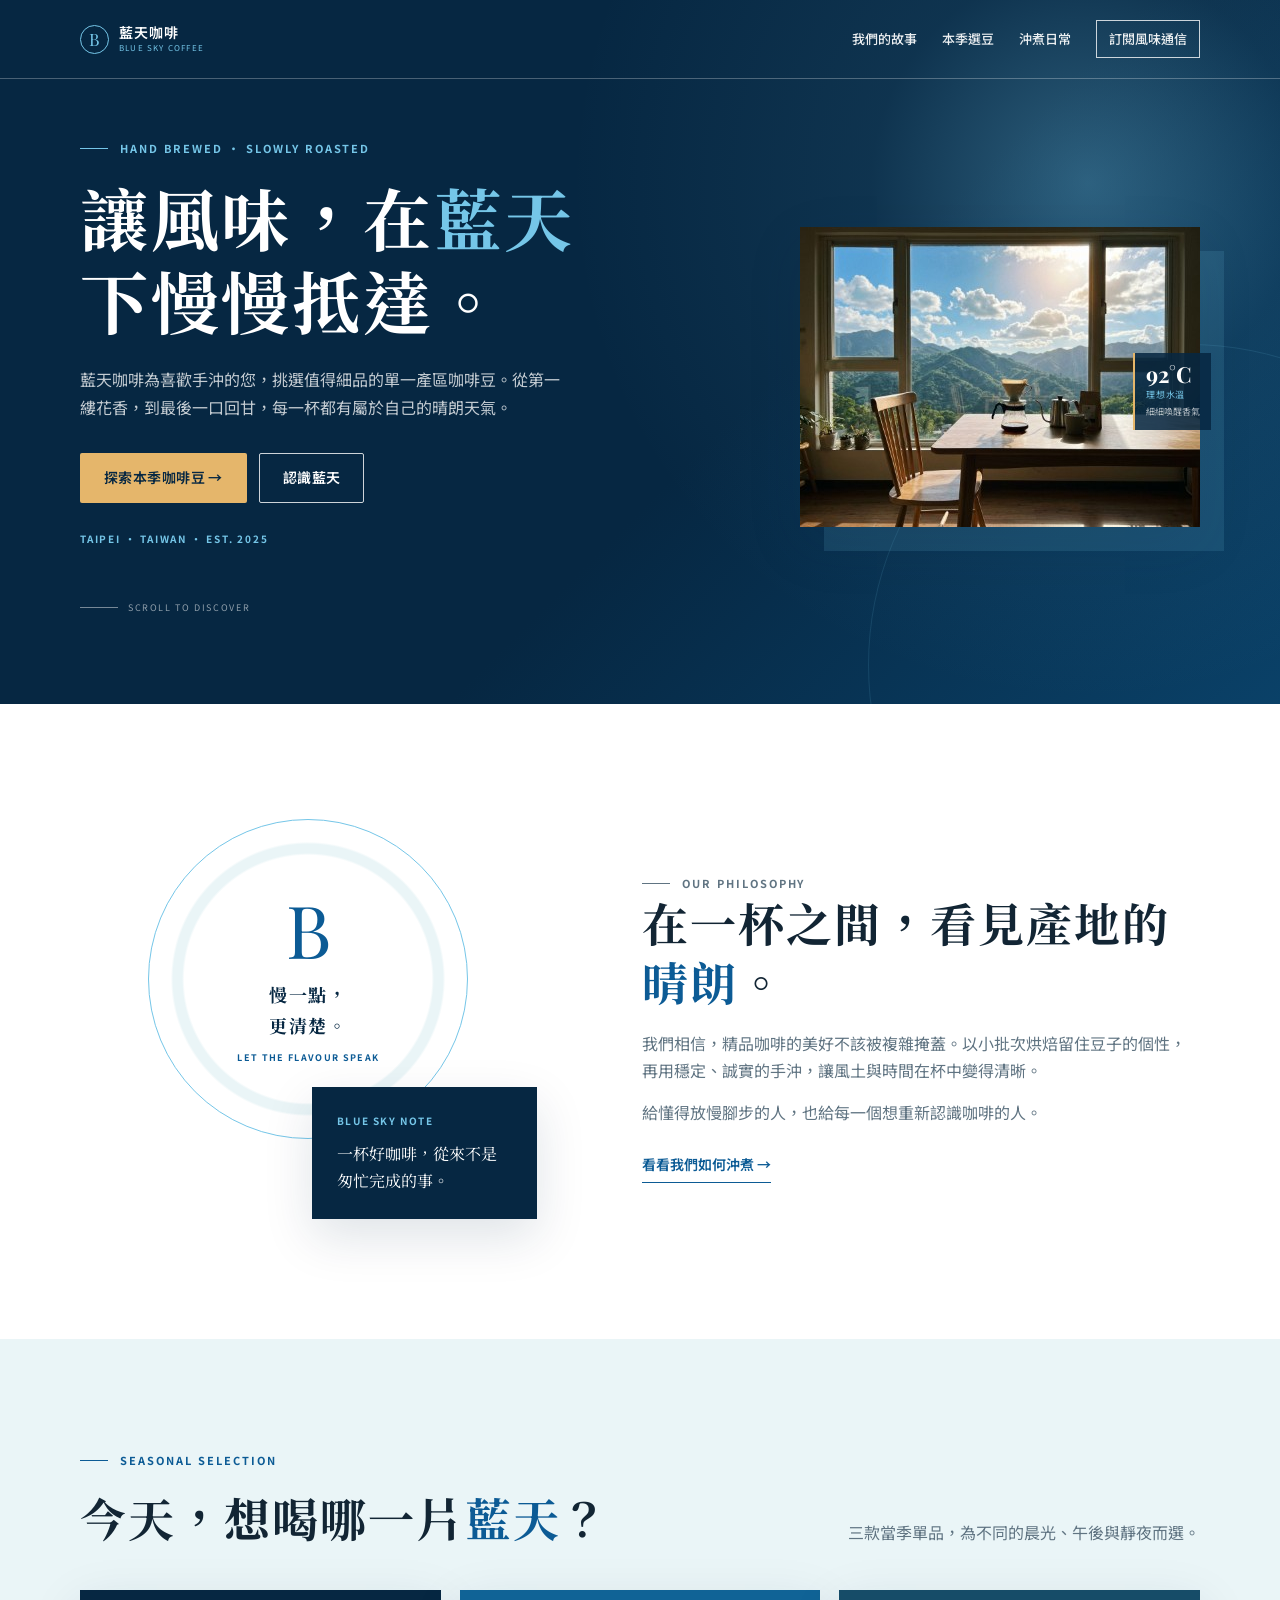
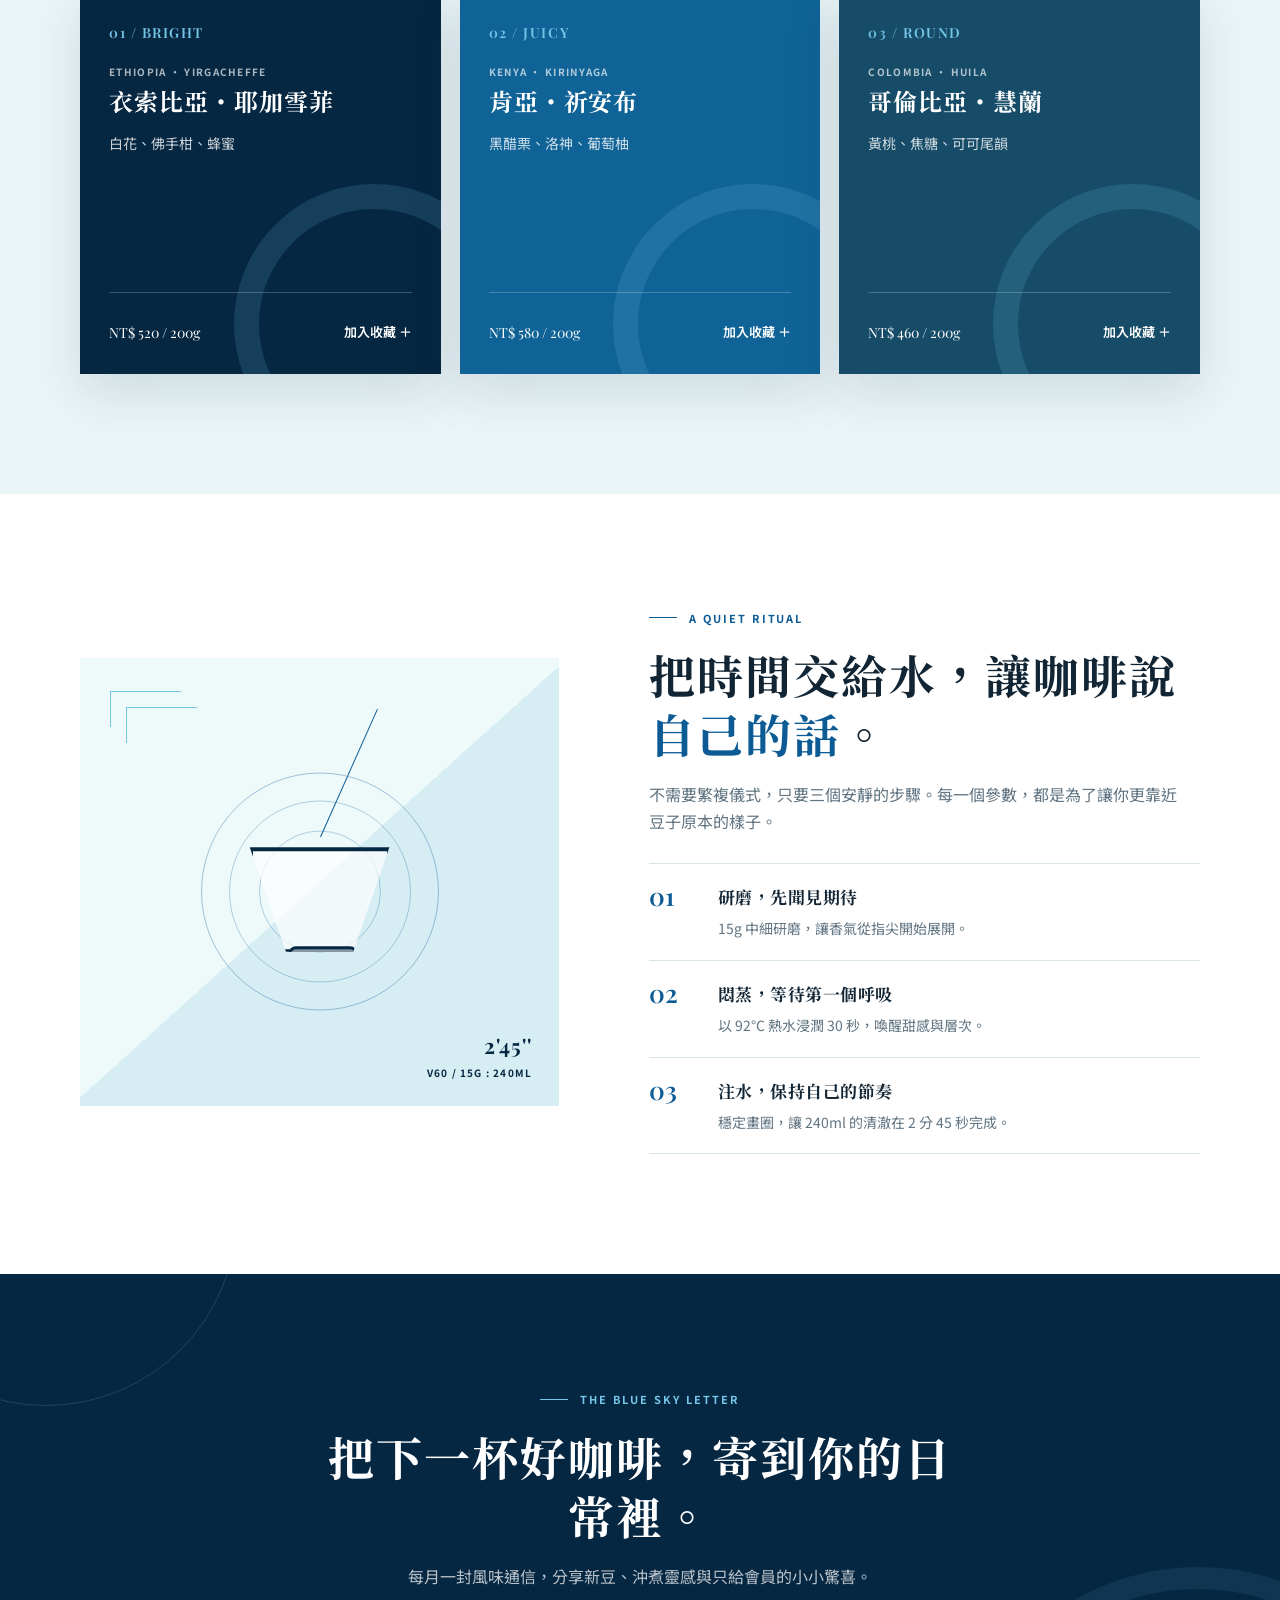
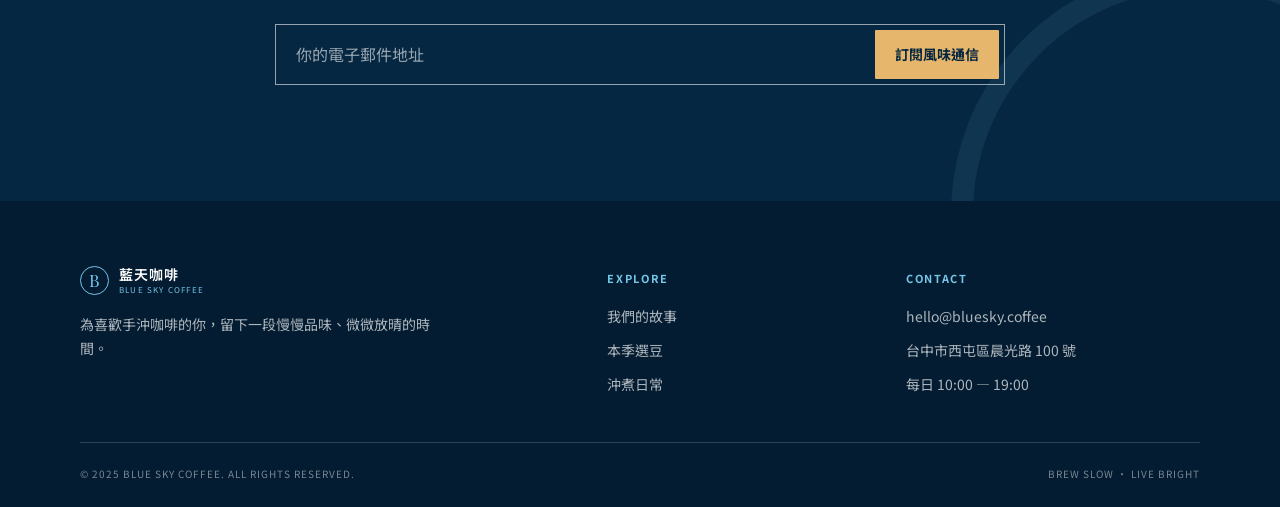
==== onepage1/index.html @ ea9c05ab "Initial commit" ====
<!DOCTYPE html>
<html lang="zh-Hant">
<head>
  <meta charset="UTF-8">
  <meta name="viewport" content="width=device-width, initial-scale=1.0">
  <meta name="description" content="藍天咖啡，為手沖咖啡愛好者挑選當季精品咖啡豆，讓每一杯都清澈、明亮、值得細品。">
  <title>藍天咖啡｜讓風味，慢慢抵達</title>
  <link rel="preconnect" href="https://fonts.googleapis.com">
  <link rel="preconnect" href="https://fonts.gstatic.com" crossorigin>
  <link href="https://fonts.googleapis.com/css2?family=Noto+Sans+TC:wght@400;500;600;700&family=Noto+Serif+TC:wght@500;600;700;900&family=Playfair+Display:ital,wght@0,600;0,700;1,600&display=swap" rel="stylesheet">
  <style>
    :root {
      --navy: #062742;
      --blue: #0c5b95;
      --sky: #75c6e8;
      --mist: #eaf5f7;
      --cream: #fbfaf6;
      --ink: #122534;
      --muted: #607482;
      --line: #d7e4e8;
      --sand: #e5b66b;
      --shadow: 0 18px 50px rgba(6, 39, 66, .13);
    }

    * { box-sizing: border-box; }
    html { scroll-behavior: smooth; }
    body {
      margin: 0;
      background: var(--cream);
      color: var(--ink);
      font-family: "Noto Sans TC", sans-serif;
      font-size: 16px;
      line-height: 1.7;
    }
    a { color: inherit; text-decoration: none; }
    button, input { font: inherit; }
    button { cursor: pointer; }
    :focus-visible { outline: 3px solid var(--sky); outline-offset: 4px; }

    .wrap { width: min(1120px, calc(100% - 48px)); margin-inline: auto; }
    .eyebrow {
      display: flex;
      align-items: center;
      gap: 12px;
      margin: 0 0 18px;
      color: var(--blue);
      font-size: 11px;
      font-weight: 700;
      letter-spacing: .18em;
    }
    .eyebrow::before { width: 28px; height: 1px; background: currentColor; content: ""; }
    .section-title {
      margin: 0;
      font-family: "Noto Serif TC", serif;
      font-size: clamp(30px, 4vw, 46px);
      font-weight: 700;
      letter-spacing: .045em;
      line-height: 1.28;
    }
    .accent { color: var(--blue); }
    .section-copy { margin: 18px 0 0; color: var(--muted); }
    .button, .text-link {
      display: inline-flex;
      align-items: center;
      justify-content: center;
      min-height: 50px;
      padding: 11px 23px;
      border: 1px solid transparent;
      border-radius: 2px;
      font-size: 14px;
      font-weight: 600;
      letter-spacing: .03em;
      transition: background-color .25s ease, color .25s ease, border-color .25s ease, transform .25s ease;
    }
    .button:hover, .text-link:hover { transform: translateY(-2px); }
    .button-primary { background: var(--sand); color: var(--navy); }
    .button-primary:hover { background: #f0ca84; }
    .button-outline { border-color: rgba(255,255,255,.8); color: #fff; }
    .button-outline:hover { background: #fff; color: var(--navy); }

    .site-header {
      position: absolute;
      z-index: 10;
      top: 0;
      left: 0;
      width: 100%;
      border-bottom: 1px solid rgba(255,255,255,.27);
    }
    .navbar {
      display: flex;
      align-items: center;
      justify-content: space-between;
      min-height: 78px;
      gap: 24px;
    }
    .brand { display: inline-flex; align-items: center; gap: 10px; color: #fff; }
    .brand-mark {
      display: grid;
      width: 29px;
      height: 29px;
      place-items: center;
      border: 1px solid var(--sky);
      border-radius: 50%;
      color: var(--sky);
      font-family: "Playfair Display", serif;
      font-size: 17px;
      line-height: 1;
    }
    .brand-copy { display: grid; line-height: 1.1; }
    .brand-copy strong { font-size: 14px; font-weight: 600; letter-spacing: .08em; }
    .brand-copy small { margin-top: 4px; color: var(--sky); font-size: 8px; letter-spacing: .15em; }
    .nav-links { display: flex; align-items: center; gap: 25px; }
    .nav-links a { position: relative; color: rgba(255,255,255,.92); font-size: 13px; font-weight: 500; white-space: nowrap; }
    .nav-links a:not(.nav-cta)::after {
      position: absolute;
      right: 0;
      bottom: -7px;
      width: 0;
      height: 1px;
      background: var(--sky);
      content: "";
      transition: width .25s ease;
    }
    .nav-links a:not(.nav-cta):hover::after { right: auto; left: 0; width: 100%; }
    .nav-links .nav-cta { padding: 7px 12px; border: 1px solid rgba(255,255,255,.78); }
    .nav-links .nav-cta:hover { background: #fff; color: var(--navy); }
    .menu-toggle { display: none; padding: 4px; border: 0; background: transparent; color: #fff; font-size: 24px; line-height: 1; }

    .hero {
      position: relative;
      display: flex;
      min-height: 704px;
      overflow: hidden;
      align-items: stretch;
      background:
        radial-gradient(circle at 85% 26%, rgba(117,198,232,.35) 0, rgba(117,198,232,.08) 18%, transparent 43%),
        linear-gradient(135deg, #062742 0%, #062742 58%, #0a4168 100%);
      color: #fff;
    }
    .hero::after {
      position: absolute;
      z-index: 0;
      right: -18vw;
      bottom: -22vw;
      width: 50vw;
      height: 50vw;
      border: 1px solid rgba(117,198,232,.13);
      border-radius: 50%;
      content: "";
    }
    .hero-grid {
      position: relative;
      z-index: 1;
      display: grid;
      grid-template-columns: 1.02fr .98fr;
      gap: 45px;
      align-items: center;
      padding-top: 122px;
      padding-bottom: 72px;
    }
    .hero-content { max-width: 560px; }
    .hero .eyebrow { color: var(--sky); }
    .hero-title {
      max-width: 540px;
      margin: 0;
      font-family: "Noto Serif TC", serif;
      font-size: clamp(42px, 5.5vw, 68px);
      font-weight: 700;
      letter-spacing: .04em;
      line-height: 1.22;
    }
    .hero-title .sky-word { color: var(--sky); }
    .hero-lede { max-width: 490px; margin: 25px 0 0; color: rgba(255,255,255,.76); }
    .hero-actions { display: flex; flex-wrap: wrap; gap: 12px; margin-top: 32px; }
    .hero-meta { margin: 27px 0 0; color: var(--sky); font-size: 10px; font-weight: 700; letter-spacing: .18em; }
    .scroll-note { display: flex; align-items: center; gap: 10px; margin: 53px 0 0; color: rgba(255,255,255,.55); font-size: 9px; letter-spacing: .18em; }
    .scroll-note::before { width: 38px; height: 1px; background: rgba(255,255,255,.45); content: ""; }

    .hero-art {
      position: relative;
      width: min(100%, 400px);
      height: 300px;
      min-height: 0;
      margin-left: auto;
      overflow: visible;
      aspect-ratio: auto;
      border: 0;
      background: transparent;
      box-shadow: none;
    }
    .hero-photo { width: 400px; height: 300px; object-fit: cover; box-shadow: 24px 24px 0 rgba(117,198,232,.13), var(--shadow); }
    .window-frame { position: absolute; inset: 0; border: 12px solid #e8d4ae; box-shadow: inset 0 0 0 2px rgba(6,39,66,.18); }
    .window-frame::before, .window-frame::after { position: absolute; background: rgba(6,39,66,.25); content: ""; }
    .window-frame::before { top: 0; bottom: 0; left: 49%; width: 4px; }
    .window-frame::after { top: 46%; right: 0; left: 0; height: 4px; }
    .sun { position: absolute; top: 16%; right: 17%; width: 77px; height: 77px; border-radius: 50%; background: #fff2be; box-shadow: 0 0 45px 22px rgba(255,228,150,.42); }
    .mountain { position: absolute; bottom: 28%; width: 75%; height: 36%; clip-path: polygon(0 100%, 35% 15%, 48% 50%, 63% 0, 100% 100%); background: #497b83; opacity: .9; }
    .mountain.one { left: -12%; }
    .mountain.two { right: -27%; bottom: 27%; background: #30616b; transform: scaleX(-1); opacity: .75; }
    .tabletop { position: absolute; right: -8%; bottom: -7%; left: -8%; height: 33%; background: linear-gradient(#643e2e 0%, #3d251e 100%); transform: perspective(200px) rotateX(10deg); }
    .chair { position: absolute; right: 7%; bottom: 18%; width: 100px; height: 112px; border: 12px solid #543126; border-bottom: 0; border-radius: 48px 48px 0 0; opacity: .8; }
    .chair::after { position: absolute; bottom: -75px; left: 14px; width: 8px; height: 75px; background: #543126; box-shadow: 53px 0 #543126; content: ""; }
    .coffee-vessel { position: absolute; bottom: 14%; left: 28%; width: 112px; height: 105px; }
    .coffee-vessel .dripper { position: absolute; top: 0; left: 29px; width: 53px; height: 45px; border: 3px solid #d8e7e1; border-radius: 5px 5px 22px 22px; background: linear-gradient(135deg, rgba(222,246,240,.75), rgba(124,180,181,.2)); clip-path: polygon(0 0, 100% 0, 78% 100%, 22% 100%); }
    .coffee-vessel .carafe { position: absolute; bottom: 0; left: 17px; width: 78px; height: 68px; border: 3px solid #d8e7e1; border-radius: 10px 10px 23px 23px; background: linear-gradient(to top, rgba(56,29,19,.82) 0 38%, rgba(190,228,227,.24) 39%); }
    .coffee-vessel .carafe::before { position: absolute; top: -20px; left: 24px; width: 26px; height: 22px; border: 3px solid #d8e7e1; border-bottom: 0; border-radius: 50% 50% 0 0; content: ""; }
    .steam { position: absolute; bottom: 59%; left: 49%; width: 23px; height: 58px; border-left: 2px solid rgba(255,255,255,.63); border-radius: 50%; transform: rotate(16deg); }
    .steam::after { position: absolute; top: -5px; left: 14px; width: 18px; height: 48px; border-right: 2px solid rgba(255,255,255,.44); border-radius: 50%; content: ""; }
    .art-label { position: absolute; z-index: 3; right: -11px; top: 42%; display: grid; gap: 2px; padding: 10px 11px; border-left: 2px solid var(--sand); background: rgba(6,39,66,.86); color: #fff; }
    .art-label strong { font-family: "Playfair Display", serif; font-size: 22px; line-height: 1; }
    .art-label span { color: var(--sky); font-size: 9px; letter-spacing: .09em; }
    .art-label small { color: rgba(255,255,255,.72); font-size: 9px; }

    .story { padding: 115px 0 120px; background: #fff; }
    .story-grid { display: grid; grid-template-columns: .9fr 1.1fr; gap: clamp(45px, 9vw, 105px); align-items: center; }
    .story-visual { position: relative; min-height: 400px; }
    .story-seal {
      display: grid;
      width: 320px;
      height: 320px;
      place-content: center;
      margin: 0 auto;
      border: 1px solid var(--sky);
      border-radius: 50%;
      background: radial-gradient(circle, #fff 0 55%, #eaf5f7 56% 60%, #fff 61%);
      color: var(--navy);
      text-align: center;
    }
    .story-seal::before { display: block; margin-bottom: 14px; color: var(--blue); content: "B"; font-family: "Playfair Display", serif; font-size: 73px; line-height: 1; }
    .story-seal strong { font-family: "Noto Serif TC", serif; font-size: 18px; letter-spacing: .09em; }
    .story-seal span { margin-top: 10px; color: var(--blue); font-size: 9px; font-weight: 700; letter-spacing: .15em; }
    .note-card { position: absolute; right: 0; bottom: 0; width: min(225px, 57%); padding: 25px; background: var(--navy); color: #fff; box-shadow: var(--shadow); }
    .note-card p:first-child { margin: 0; color: var(--sky); font-size: 10px; font-weight: 700; letter-spacing: .16em; }
    .note-card p:last-child { margin: 12px 0 0; font-family: "Noto Serif TC", serif; font-size: 16px; line-height: 1.65; }
    .story-content p { margin: 19px 0 0; color: var(--muted); }
    .story-content p + p { margin-top: 15px; }
    .underlined-link { display: inline-flex; margin-top: 27px; padding-bottom: 5px; border-bottom: 1px solid var(--blue); color: var(--blue); font-size: 14px; font-weight: 600; transition: gap .2s ease; }
    .underlined-link:hover { gap: 8px; }

    .coffee { padding: 112px 0 120px; background: var(--mist); }
    .coffee-heading { display: flex; align-items: end; justify-content: space-between; gap: 32px; margin-bottom: 43px; }
    .coffee-heading .section-copy { max-width: 365px; }
    .coffee-grid { display: grid; grid-template-columns: repeat(3, 1fr); gap: 19px; }
    .coffee-card {
      position: relative;
      display: flex;
      min-height: 384px;
      overflow: hidden;
      flex-direction: column;
      padding: 31px 29px 25px;
      background: var(--navy);
      color: #fff;
      box-shadow: var(--shadow);
    }
    .coffee-card:nth-child(2) { background: #106396; }
    .coffee-card:nth-child(3) { background: #164c68; }
    .coffee-card::after { position: absolute; right: -73px; bottom: -90px; width: 230px; height: 230px; border: 25px solid rgba(117,198,232,.15); border-radius: 50%; content: ""; }
    .coffee-card > * { position: relative; z-index: 1; }
    .bean-no { margin: 0; color: var(--sky); font-family: "Playfair Display", serif; font-size: 14px; font-weight: 600; letter-spacing: .11em; }
    .origin { margin: 19px 0 5px; color: rgba(255,255,255,.67); font-size: 10px; font-weight: 700; letter-spacing: .13em; }
    .bean-name { margin: 0; font-family: "Noto Serif TC", serif; font-size: 24px; font-weight: 700; letter-spacing: .04em; line-height: 1.35; }
    .flavour { margin: 14px 0 0; color: rgba(255,255,255,.79); font-size: 14px; }
    .coffee-bottom { display: flex; align-items: center; justify-content: space-between; gap: 13px; margin-top: auto; padding-top: 23px; border-top: 1px solid rgba(255,255,255,.22); }
    .price { font-family: "Playfair Display", serif; font-size: 14px; white-space: nowrap; }
    .save-button { padding: 5px 0; border: 0; background: transparent; color: #fff; font-size: 13px; font-weight: 600; white-space: nowrap; transition: color .2s ease; }
    .save-button:hover { color: var(--sand); }

    .brew { padding: 115px 0 120px; background: #fff; }
    .brew-grid { display: grid; grid-template-columns: .93fr 1.07fr; gap: clamp(44px, 7vw, 90px); align-items: center; }
    .brew-art { position: relative; min-height: 448px; overflow: hidden; background: linear-gradient(138deg, #eef9fa 0 50%, #d6edf3 50% 100%); }
    .brew-art::before { position: absolute; top: 33px; left: 30px; width: 70px; height: 35px; border-top: 1px solid var(--sky); border-left: 1px solid var(--sky); content: ""; }
    .brew-art::after { position: absolute; top: 49px; left: 46px; width: 70px; height: 35px; border-top: 1px solid var(--sky); border-left: 1px solid var(--sky); content: ""; }
    .pour-rings { position: absolute; top: 50%; left: 50%; width: 238px; height: 238px; border: 1px solid rgba(12,91,149,.35); border-radius: 50%; transform: translate(-50%,-46%); }
    .pour-rings::before, .pour-rings::after { position: absolute; border: 1px solid rgba(12,91,149,.28); border-radius: 50%; content: ""; }
    .pour-rings::before { inset: 27px; }
    .pour-rings::after { inset: 57px; }
    .pour-line { position: absolute; top: 39px; left: 50%; width: 1px; height: 140px; background: var(--blue); transform: rotate(24deg); transform-origin: bottom; }
    .v60 { position: absolute; top: 50%; left: 50%; width: 140px; height: 105px; border: 3px solid var(--navy); border-top-width: 4px; background: rgba(255,255,255,.7); clip-path: polygon(0 0, 100% 0, 74% 100%, 26% 100%); transform: translate(-50%,-33%); }
    .v60::after { position: absolute; bottom: -61px; left: 35px; width: 64px; height: 58px; border: 3px solid var(--navy); border-radius: 8px 8px 19px 19px; background: linear-gradient(to top, #6c3924 0 31%, rgba(255,255,255,.5) 32%); content: ""; }
    .brew-caption { position: absolute; right: 27px; bottom: 25px; display: grid; color: var(--navy); text-align: right; }
    .brew-caption strong { font-family: "Playfair Display", serif; font-size: 21px; letter-spacing: .05em; }
    .brew-caption span { font-size: 10px; font-weight: 700; letter-spacing: .12em; }
    .brew-content .section-copy { max-width: 530px; }
    .brew-steps { margin-top: 28px; border-top: 1px solid var(--line); }
    .brew-step { display: grid; grid-template-columns: 55px 1fr; gap: 14px; padding: 19px 0; border-bottom: 1px solid var(--line); }
    .step-no { color: var(--blue); font-family: "Playfair Display", serif; font-size: 25px; font-weight: 600; line-height: 1; }
    .brew-step h3 { margin: 0; font-family: "Noto Serif TC", serif; font-size: 17px; letter-spacing: .03em; }
    .brew-step p { margin: 5px 0 0; color: var(--muted); font-size: 14px; }

    .visit { position: relative; overflow: hidden; padding: 116px 0; background: var(--navy); color: #fff; text-align: center; }
    .visit::before, .visit::after { position: absolute; width: 380px; height: 380px; border: 1px solid rgba(117,198,232,.19); border-radius: 50%; content: ""; }
    .visit::before { top: -250px; left: -145px; }
    .visit::after { right: -165px; bottom: -260px; width: 450px; height: 450px; border-width: 22px; opacity: .45; }
    .visit .wrap { position: relative; z-index: 1; max-width: 730px; }
    .visit .eyebrow { justify-content: center; color: var(--sky); }
    .visit .section-title { max-width: 670px; margin-inline: auto; }
    .visit .section-copy { max-width: 535px; margin-inline: auto; color: rgba(255,255,255,.72); }
    .subscribe-form { display: flex; margin: 34px auto 0; padding: 5px; border: 1px solid rgba(255,255,255,.58); }
    .subscribe-form input { min-width: 0; flex: 1; padding: 11px 15px; border: 0; outline: 0; background: transparent; color: #fff; }
    .subscribe-form input::placeholder { color: rgba(255,255,255,.58); }
    .subscribe-form button { min-height: 48px; padding: 10px 20px; border: 0; border-radius: 1px; background: var(--sand); color: var(--navy); font-size: 14px; font-weight: 700; transition: background .2s ease; }
    .subscribe-form button:hover { background: #f1ca83; }

    .site-footer { padding: 65px 0 25px; background: #031c31; color: rgba(255,255,255,.68); }
    .footer-grid { display: grid; grid-template-columns: 1.45fr .75fr .9fr; gap: 54px; padding-bottom: 46px; }
    .footer-brand .brand { margin-bottom: 18px; }
    .footer-brand p { max-width: 355px; margin: 0; font-size: 14px; }
    .footer-heading { margin: 3px 0 17px; color: var(--sky); font-size: 11px; font-weight: 700; letter-spacing: .15em; }
    .footer-links, .footer-contact { display: grid; gap: 10px; font-size: 14px; }
    .footer-links a:hover, .footer-contact a:hover { color: #fff; }
    .footer-bottom { display: flex; justify-content: space-between; gap: 18px; padding-top: 22px; border-top: 1px solid rgba(255,255,255,.17); color: rgba(255,255,255,.47); font-size: 10px; letter-spacing: .1em; }

    .toast {
      position: fixed;
      z-index: 20;
      right: 22px;
      bottom: 22px;
      max-width: min(360px, calc(100% - 44px));
      padding: 13px 18px;
      border-left: 3px solid var(--sand);
      background: var(--navy);
      box-shadow: var(--shadow);
      color: #fff;
      font-size: 14px;
      opacity: 0;
      pointer-events: none;
      transform: translateY(12px);
      transition: opacity .22s ease, transform .22s ease;
    }
    .toast.show { opacity: 1; transform: translateY(0); }
    .reveal { opacity: 0; transform: translateY(18px); transition: opacity .65s ease, transform .65s ease; }
    .reveal.visible { opacity: 1; transform: translateY(0); }

    @media (max-width: 820px) {
      .navbar { position: relative; }
      .menu-toggle { display: block; }
      .nav-links {
        position: absolute;
        top: 100%;
        right: -24px;
        left: -24px;
        display: grid;
        max-height: 0;
        overflow: hidden;
        gap: 0;
        background: #05233c;
        transition: max-height .32s ease;
      }
      .nav-links.open { max-height: 300px; }
      .nav-links a { padding: 12px 24px; border-top: 1px solid rgba(255,255,255,.1); }
      .nav-links .nav-cta { margin: 8px 24px 16px; padding: 9px 12px; text-align: center; }
      .hero { min-height: 710px; }
      .hero-grid { grid-template-columns: 1fr; gap: 17px; padding-top: 112px; }
      .hero-content { max-width: 640px; }
      .scroll-note { margin-top: 29px; }
      .hero-art { width: min(100%, 330px); height: 248px; min-height: 0; max-height: none; margin: 0; }
      .hero-photo { width: 330px; height: 248px; }
      .coffee-grid { grid-template-columns: repeat(2, 1fr); }
      .coffee-card:nth-child(3) { grid-column: span 2; }
      .story-grid, .brew-grid { grid-template-columns: 1fr; }
      .story-visual { max-width: 520px; width: 100%; margin: auto; }
      .brew-art { max-width: 540px; width: 100%; margin: auto; }
      .footer-grid { grid-template-columns: 1fr 1fr; }
      .footer-brand { grid-column: 1 / -1; }
    }

    @media (max-width: 560px) {
      .wrap { width: calc(100% - 34px); }
      .navbar { min-height: 70px; }
      .brand-copy strong { font-size: 13px; }
      .hero { min-height: 680px; }
      .hero-grid { padding-top: 98px; padding-bottom: 34px; }
      .hero-title { font-size: 40px; }
      .hero-lede { margin-top: 16px; font-size: 14px; line-height: 1.7; }
      .hero-actions { margin-top: 23px; }
      .hero-actions .button { flex: 1; padding-inline: 13px; }
      .hero-meta { margin-top: 18px; }
      .hero-art { width: 260px; height: 195px; min-height: 0; max-height: none; }
      .hero-photo { width: 260px; height: 195px; }
      .art-label { display: none; }
      .sun { width: 49px; height: 49px; }
      .coffee-vessel { bottom: 9%; left: 25%; transform: scale(.72); transform-origin: bottom left; }
      .chair { transform: scale(.72); transform-origin: bottom right; }
      .story, .coffee, .brew, .visit { padding: 76px 0; }
      .story-seal { width: 245px; height: 245px; }
      .story-seal::before { margin-bottom: 8px; font-size: 54px; }
      .story-seal strong { font-size: 15px; }
      .story-visual { min-height: 315px; }
      .note-card { width: 185px; padding: 18px; }
      .note-card p:last-child { font-size: 14px; }
      .coffee-heading { display: block; margin-bottom: 30px; }
      .coffee-heading .section-copy { margin-top: 14px; }
      .coffee-grid { grid-template-columns: 1fr; }
      .coffee-card, .coffee-card:nth-child(3) { min-height: 330px; grid-column: auto; }
      .brew-art { min-height: 310px; }
      .pour-rings { width: 185px; height: 185px; }
      .v60 { transform: translate(-50%,-28%) scale(.82); }
      .subscribe-form { display: grid; gap: 6px; padding: 5px; }
      .subscribe-form input, .subscribe-form button { width: 100%; }
      .footer-grid { grid-template-columns: 1fr; gap: 32px; }
      .footer-brand { grid-column: auto; }
      .footer-bottom { display: grid; gap: 9px; }
    }

    @media (prefers-reduced-motion: reduce) {
      html { scroll-behavior: auto; }
      *, *::before, *::after { transition-duration: .01ms !important; animation-duration: .01ms !important; animation-iteration-count: 1 !important; }
      .reveal { opacity: 1; transform: none; }
    }
  </style>
</head>
<body>
  <header class="site-header" id="top">
    <nav class="wrap navbar" aria-label="主要導覽">
      <a class="brand" href="#top" aria-label="回到藍天咖啡首頁">
        <span class="brand-mark" aria-hidden="true">B</span>
        <span class="brand-copy"><strong>藍天咖啡</strong><small>BLUE SKY COFFEE</small></span>
      </a>
      <button class="menu-toggle" type="button" aria-controls="navLinks" aria-expanded="false" aria-label="開啟導覽選單">☰</button>
      <div class="nav-links" id="navLinks">
        <a href="#story">我們的故事</a>
        <a href="#coffee">本季選豆</a>
        <a href="#brew">沖煮日常</a>
        <a class="nav-cta" href="#visit">訂閱風味通信</a>
      </div>
    </nav>
  </header>

  <main>
    <section class="hero" aria-labelledby="heroTitle">
      <div class="wrap hero-grid">
        <div class="hero-content">
          <p class="eyebrow">HAND BREWED · SLOWLY ROASTED</p>
          <h1 class="hero-title" id="heroTitle">讓風味，在<span class="sky-word">藍天</span>下慢慢抵達。</h1>
          <p class="hero-lede">藍天咖啡為喜歡手沖的您，挑選值得細品的單一產區咖啡豆。從第一縷花香，到最後一口回甘，每一杯都有屬於自己的晴朗天氣。</p>
          <div class="hero-actions">
            <a class="button button-primary" href="#coffee">探索本季咖啡豆 →</a>
            <a class="button button-outline" href="#story">認識藍天</a>
          </div>
          <p class="hero-meta">TAIPEI · TAIWAN · EST. 2025</p>
          <p class="scroll-note">SCROLL TO DISCOVER</p>
        </div>

        <div class="hero-art" aria-hidden="true">
          <img class="hero-photo" src="images/hero.jpg" width="400" height="300" alt="">
          <span class="art-label"><strong>92°C</strong><span>理想水溫</span><small>細細喚醒香氣</small></span>
        </div>
      </div>
    </section>

    <section class="story" id="story" aria-labelledby="storyTitle">
      <div class="wrap story-grid">
        <div class="story-visual reveal" aria-hidden="true">
          <div class="story-seal"><strong>慢一點，<br>更清楚。</strong><span>LET THE FLAVOUR SPEAK</span></div>
          <div class="note-card"><p>BLUE SKY NOTE</p><p>一杯好咖啡，從來不是匆忙完成的事。</p></div>
        </div>
        <div class="story-content reveal">
          <p class="eyebrow">OUR PHILOSOPHY</p>
          <h2 class="section-title" id="storyTitle">在一杯之間，看見產地的<span class="accent">晴朗</span>。</h2>
          <p>我們相信，精品咖啡的美好不該被複雜掩蓋。以小批次烘焙留住豆子的個性，再用穩定、誠實的手沖，讓風土與時間在杯中變得清晰。</p>
          <p>給懂得放慢腳步的人，也給每一個想重新認識咖啡的人。</p>
          <a class="underlined-link" href="#brew">看看我們如何沖煮 →</a>
        </div>
      </div>
    </section>

    <section class="coffee" id="coffee" aria-labelledby="coffeeTitle">
      <div class="wrap">
        <div class="coffee-heading reveal">
          <div>
            <p class="eyebrow">SEASONAL SELECTION</p>
            <h2 class="section-title" id="coffeeTitle">今天，想喝哪一片<span class="accent">藍天</span>？</h2>
          </div>
          <p class="section-copy">三款當季單品，為不同的晨光、午後與靜夜而選。</p>
        </div>
        <div class="coffee-grid">
          <article class="coffee-card reveal">
            <p class="bean-no">01 / BRIGHT</p>
            <p class="origin">ETHIOPIA · YIRGACHEFFE</p>
            <h3 class="bean-name">衣索比亞・耶加雪菲</h3>
            <p class="flavour">白花、佛手柑、蜂蜜</p>
            <div class="coffee-bottom"><span class="price">NT$ 520 / 200g</span><button class="save-button" type="button" data-coffee="衣索比亞・耶加雪菲">加入收藏 ＋</button></div>
          </article>
          <article class="coffee-card reveal">
            <p class="bean-no">02 / JUICY</p>
            <p class="origin">KENYA · KIRINYAGA</p>
            <h3 class="bean-name">肯亞・祈安布</h3>
            <p class="flavour">黑醋栗、洛神、葡萄柚</p>
            <div class="coffee-bottom"><span class="price">NT$ 580 / 200g</span><button class="save-button" type="button" data-coffee="肯亞・祈安布">加入收藏 ＋</button></div>
          </article>
          <article class="coffee-card reveal">
            <p class="bean-no">03 / ROUND</p>
            <p class="origin">COLOMBIA · HUILA</p>
            <h3 class="bean-name">哥倫比亞・慧蘭</h3>
            <p class="flavour">黃桃、焦糖、可可尾韻</p>
            <div class="coffee-bottom"><span class="price">NT$ 460 / 200g</span><button class="save-button" type="button" data-coffee="哥倫比亞・慧蘭">加入收藏 ＋</button></div>
          </article>
        </div>
      </div>
    </section>

    <section class="brew" id="brew" aria-labelledby="brewTitle">
      <div class="wrap brew-grid">
        <div class="brew-art reveal" aria-hidden="true">
          <span class="pour-rings"></span><span class="pour-line"></span><span class="v60"></span>
          <span class="brew-caption"><strong>2'45''</strong><span>V60 / 15G : 240ML</span></span>
        </div>
        <div class="brew-content reveal">
          <p class="eyebrow">A QUIET RITUAL</p>
          <h2 class="section-title" id="brewTitle">把時間交給水，讓咖啡說<span class="accent">自己的話</span>。</h2>
          <p class="section-copy">不需要繁複儀式，只要三個安靜的步驟。每一個參數，都是為了讓你更靠近豆子原本的樣子。</p>
          <div class="brew-steps">
            <div class="brew-step"><span class="step-no">01</span><div><h3>研磨，先聞見期待</h3><p>15g 中細研磨，讓香氣從指尖開始展開。</p></div></div>
            <div class="brew-step"><span class="step-no">02</span><div><h3>悶蒸，等待第一個呼吸</h3><p>以 92°C 熱水浸潤 30 秒，喚醒甜感與層次。</p></div></div>
            <div class="brew-step"><span class="step-no">03</span><div><h3>注水，保持自己的節奏</h3><p>穩定畫圈，讓 240ml 的清澈在 2 分 45 秒完成。</p></div></div>
          </div>
        </div>
      </div>
    </section>

    <section class="visit" id="visit" aria-labelledby="visitTitle">
      <div class="wrap reveal">
        <p class="eyebrow">THE BLUE SKY LETTER</p>
        <h2 class="section-title" id="visitTitle">把下一杯好咖啡，寄到你的日常裡。</h2>
        <p class="section-copy">每月一封風味通信，分享新豆、沖煮靈感與只給會員的小小驚喜。</p>
        <form class="subscribe-form" id="subscribeForm">
          <input type="email" aria-label="電子郵件地址" placeholder="你的電子郵件地址" required>
          <button type="submit">訂閱風味通信</button>
        </form>
      </div>
    </section>
  </main>

  <footer class="site-footer">
    <div class="wrap footer-grid">
      <div class="footer-brand">
        <a class="brand" href="#top" aria-label="回到藍天咖啡首頁"><span class="brand-mark" aria-hidden="true">B</span><span class="brand-copy"><strong>藍天咖啡</strong><small>BLUE SKY COFFEE</small></span></a>
        <p>為喜歡手沖咖啡的你，留下一段慢慢品味、微微放晴的時間。</p>
      </div>
      <div>
        <p class="footer-heading">EXPLORE</p>
        <div class="footer-links"><a href="#story">我們的故事</a><a href="#coffee">本季選豆</a><a href="#brew">沖煮日常</a></div>
      </div>
      <div>
        <p class="footer-heading">CONTACT</p>
        <div class="footer-contact"><a href="mailto:hello@bluesky.coffee">hello@bluesky.coffee</a><span>台中市西屯區晨光路 100 號</span><span>每日 10:00 — 19:00</span></div>
      </div>
    </div>
    <div class="wrap footer-bottom"><span>© 2025 BLUE SKY COFFEE. ALL RIGHTS RESERVED.</span><span>BREW SLOW · LIVE BRIGHT</span></div>
  </footer>

  <div class="toast" id="toast" role="status" aria-live="polite"></div>

  <script>
    const menuToggle = document.querySelector('.menu-toggle');
    const navLinks = document.querySelector('.nav-links');
    const toast = document.querySelector('#toast');
    let toastTimer;

    function closeMenu() {
      navLinks.classList.remove('open');
      menuToggle.setAttribute('aria-expanded', 'false');
      menuToggle.setAttribute('aria-label', '開啟導覽選單');
      menuToggle.textContent = '☰';
    }

    menuToggle.addEventListener('click', () => {
      const isOpen = navLinks.classList.toggle('open');
      menuToggle.setAttribute('aria-expanded', String(isOpen));
      menuToggle.setAttribute('aria-label', isOpen ? '關閉導覽選單' : '開啟導覽選單');
      menuToggle.textContent = isOpen ? '×' : '☰';
    });

    navLinks.querySelectorAll('a').forEach(link => link.addEventListener('click', closeMenu));

    function showToast(message) {
      window.clearTimeout(toastTimer);
      toast.textContent = message;
      toast.classList.add('show');
      toastTimer = window.setTimeout(() => toast.classList.remove('show'), 2600);
    }

    document.querySelectorAll('[data-coffee]').forEach(button => {
      button.addEventListener('click', () => showToast(`已將「${button.dataset.coffee}」加入你的收藏。`));
    });

    document.querySelector('#subscribeForm').addEventListener('submit', event => {
      event.preventDefault();
      const form = event.currentTarget;
      if (!form.checkValidity()) return;
      form.reset();
      showToast('謝謝訂閱，下一封晴朗的風味通信即將寄出。');
    });

    const reduceMotion = window.matchMedia('(prefers-reduced-motion: reduce)').matches;
    const revealItems = document.querySelectorAll('.reveal');
    if (reduceMotion || !('IntersectionObserver' in window)) {
      revealItems.forEach(item => item.classList.add('visible'));
    } else {
      const observer = new IntersectionObserver(entries => {
        entries.forEach(entry => {
          if (entry.isIntersecting) {
            entry.target.classList.add('visible');
            observer.unobserve(entry.target);
          }
        });
      }, { threshold: .12 });
      revealItems.forEach(item => observer.observe(item));
    }
  </script>
</body>
</html>
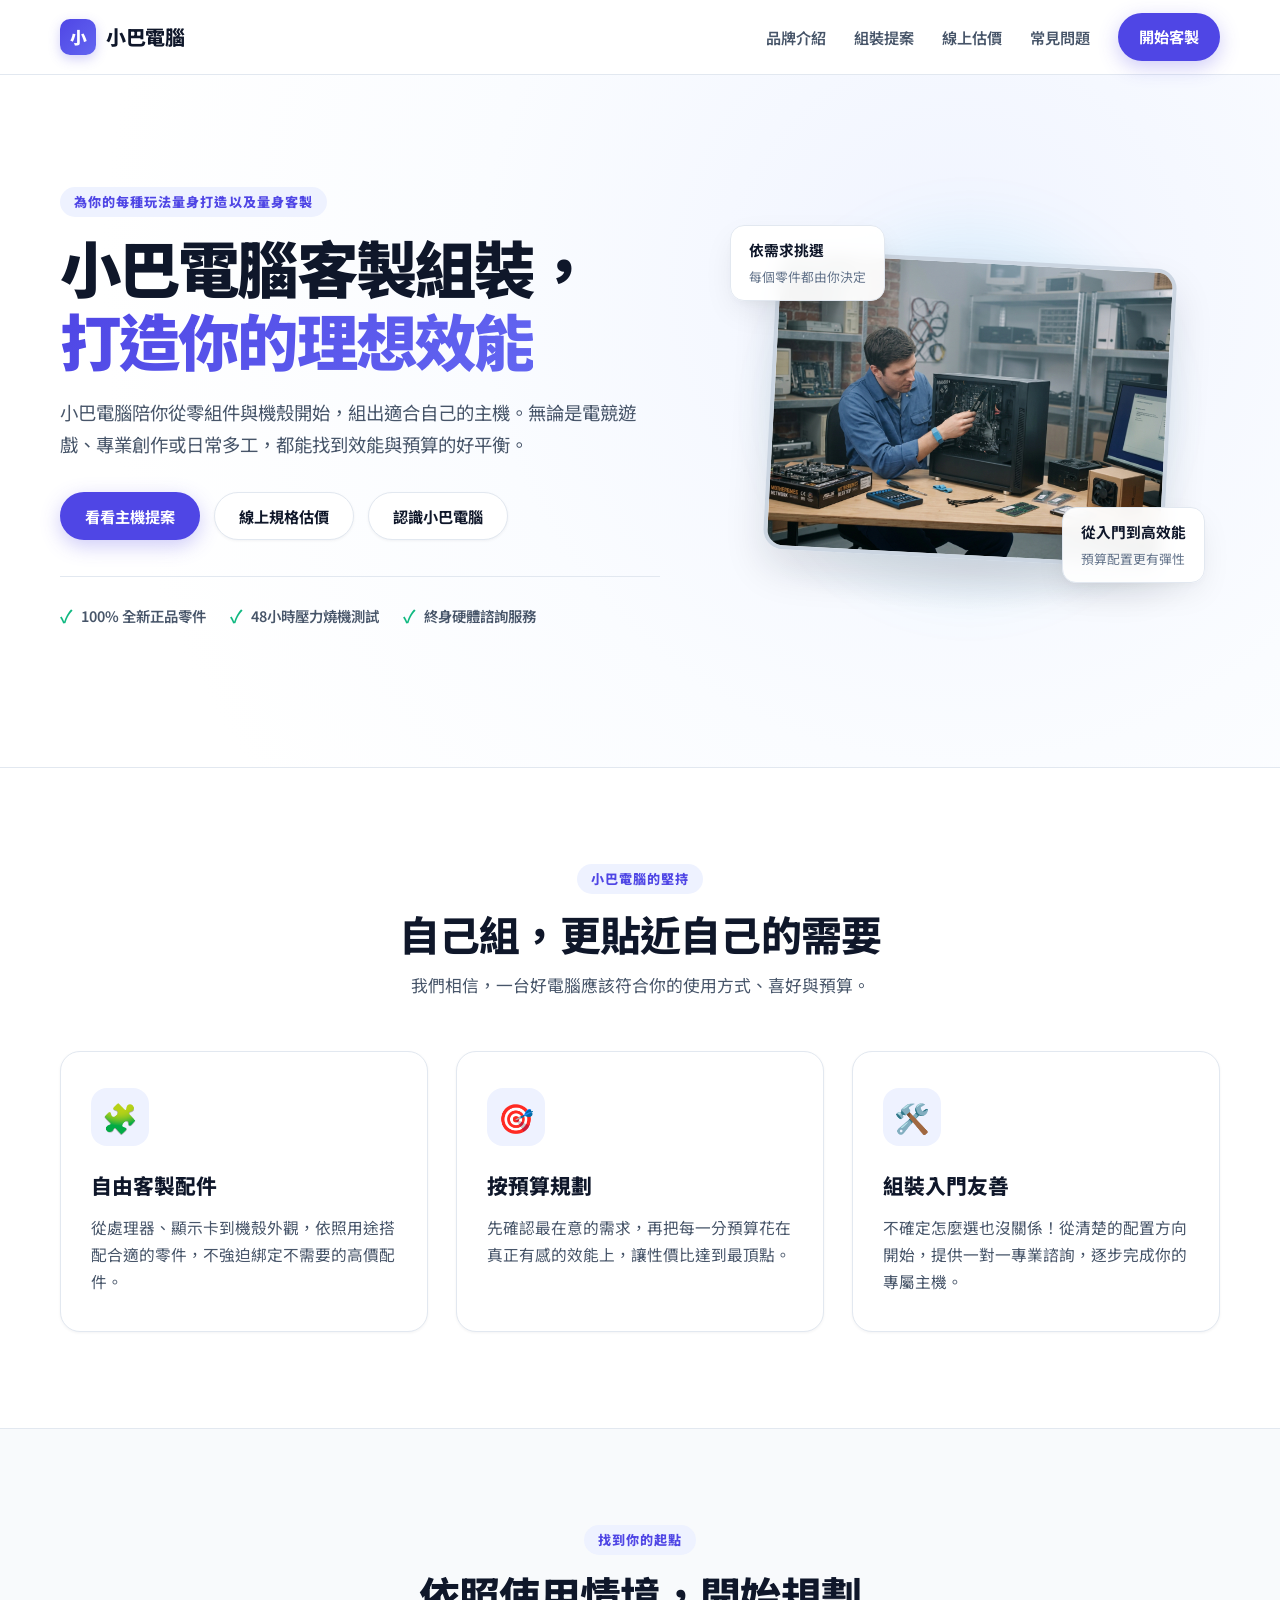
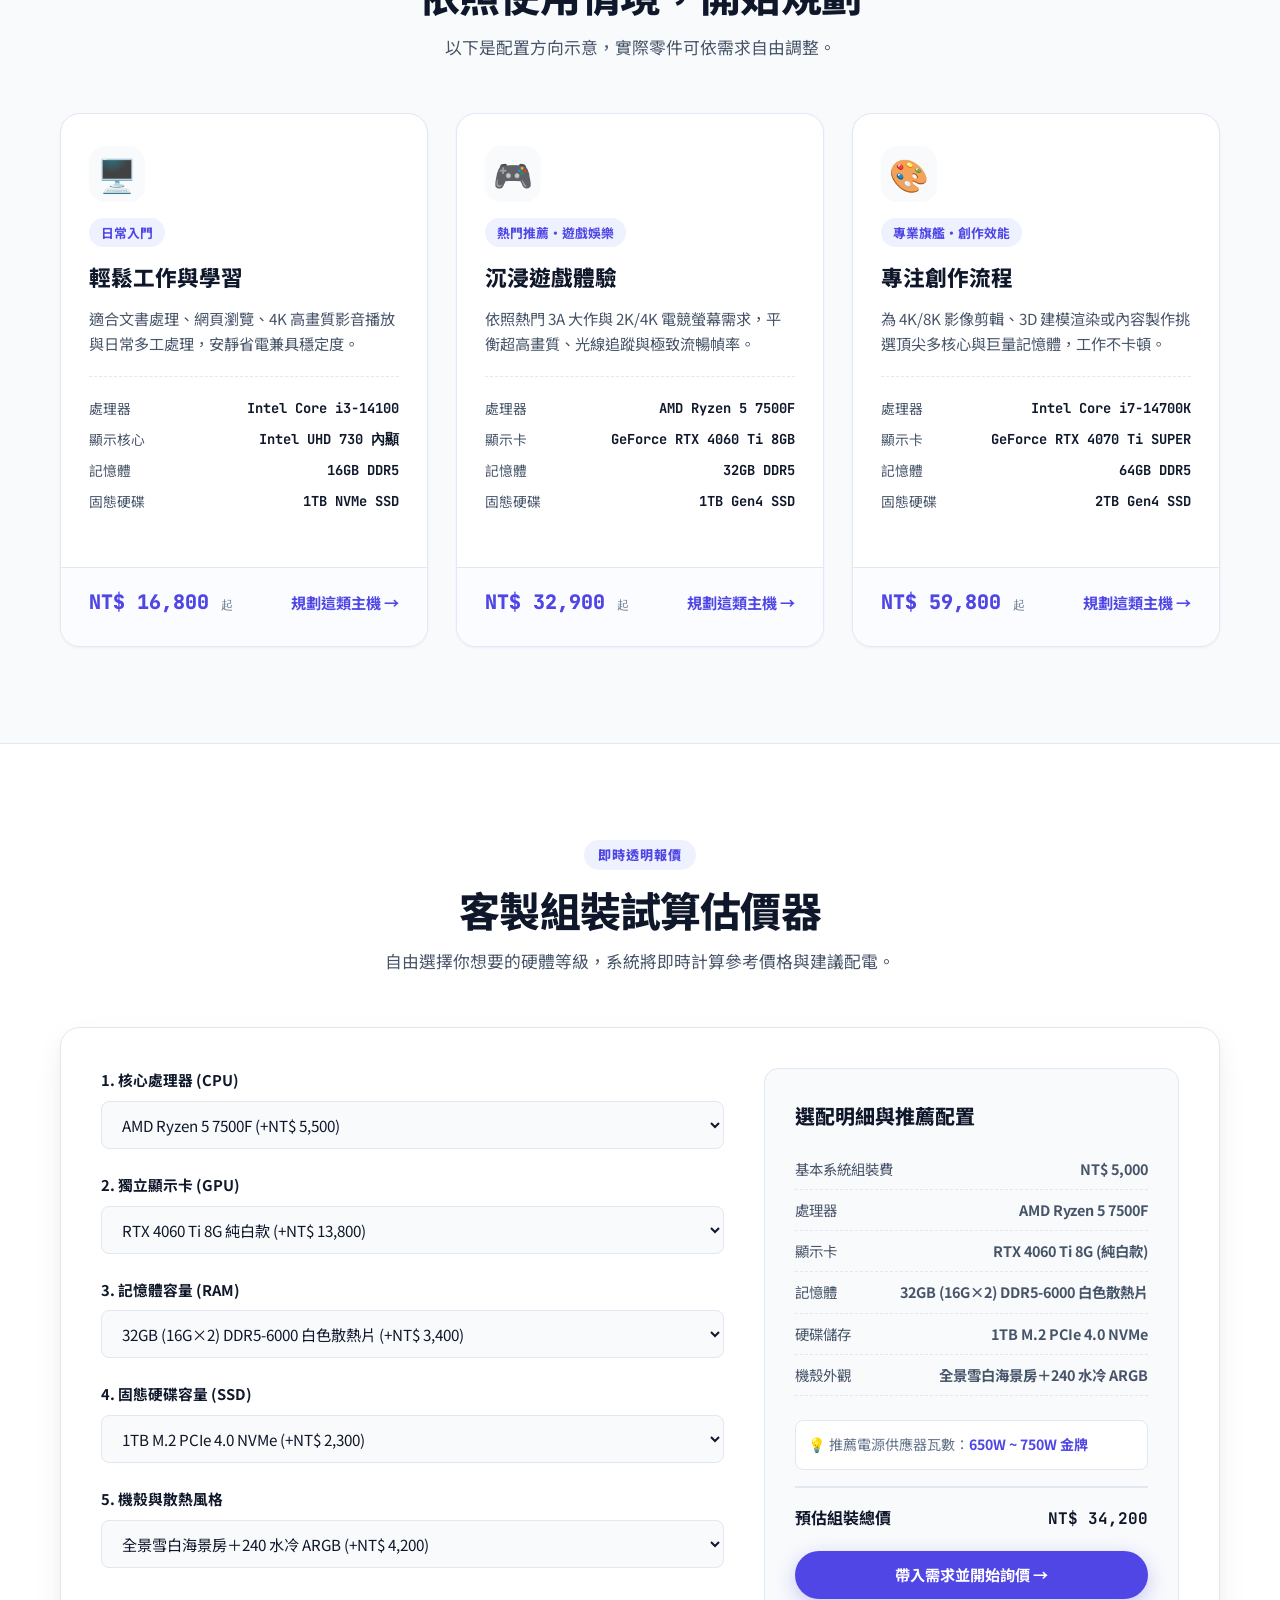
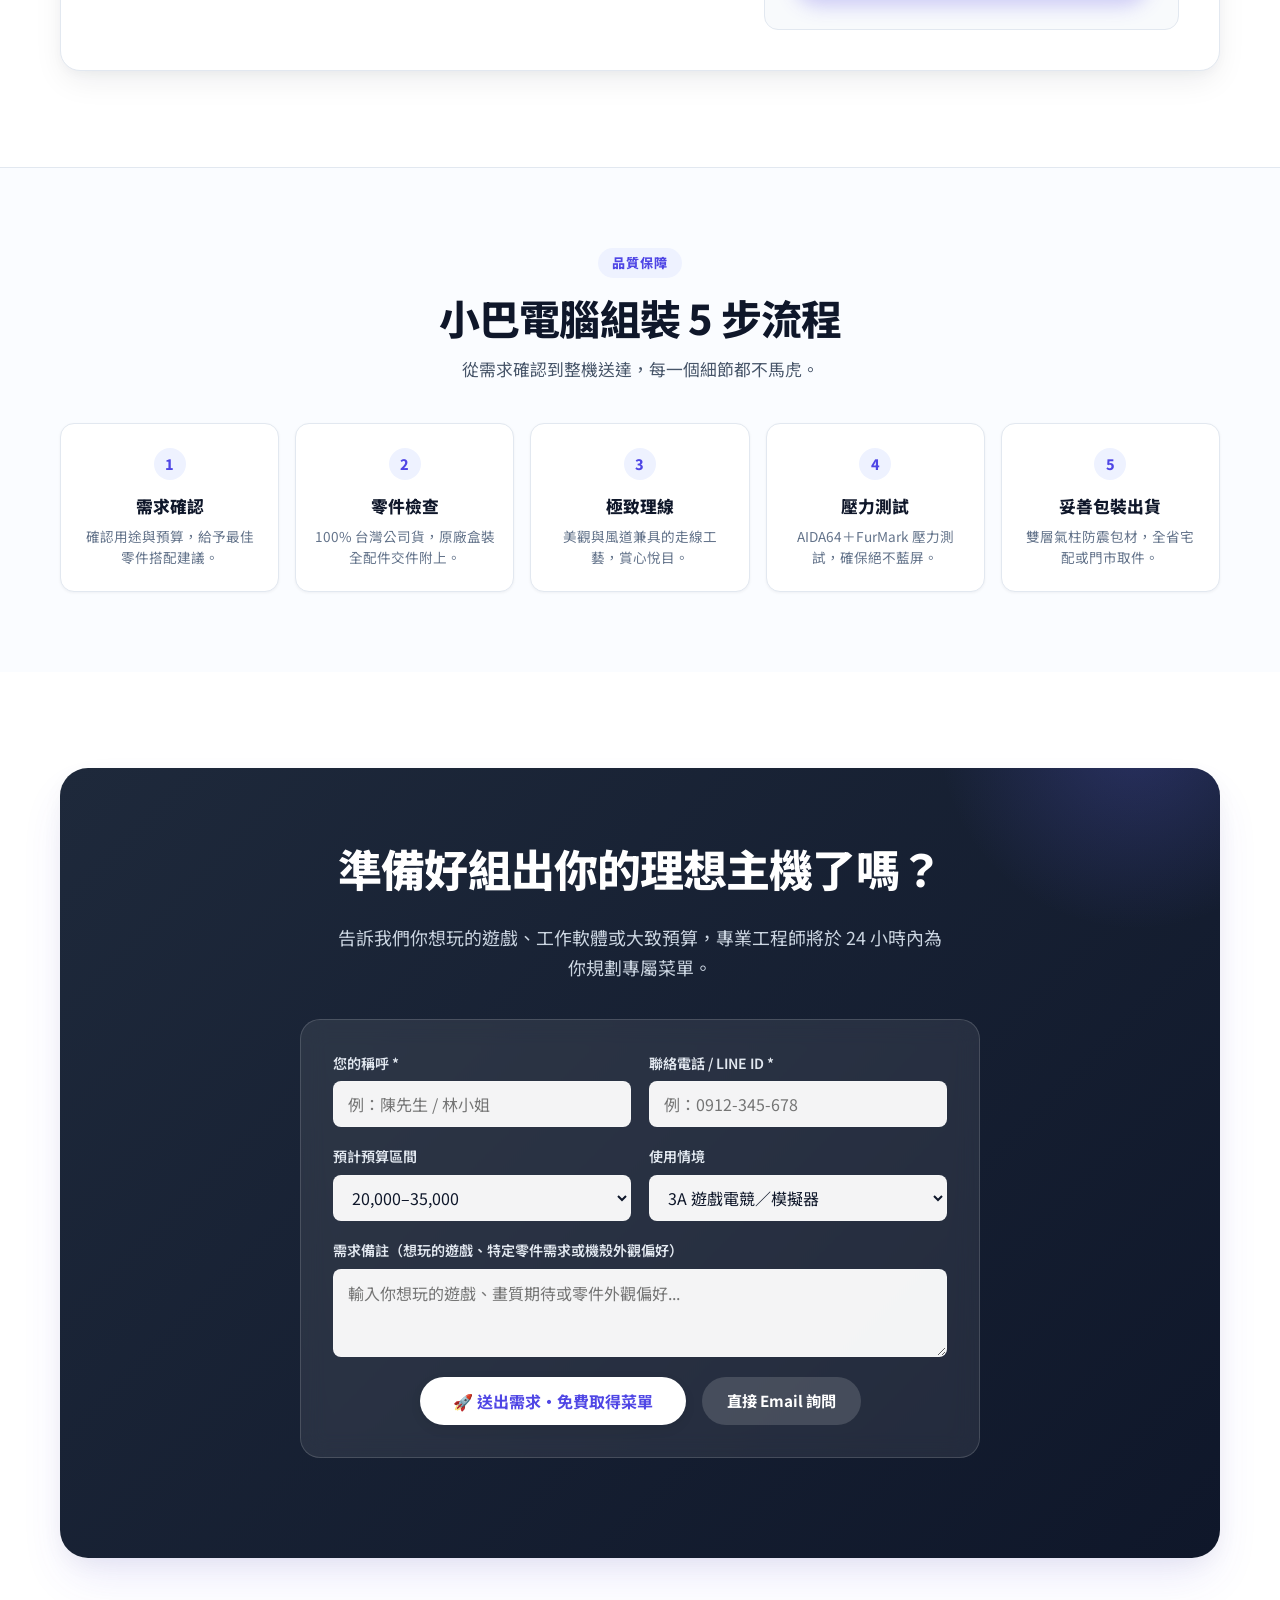
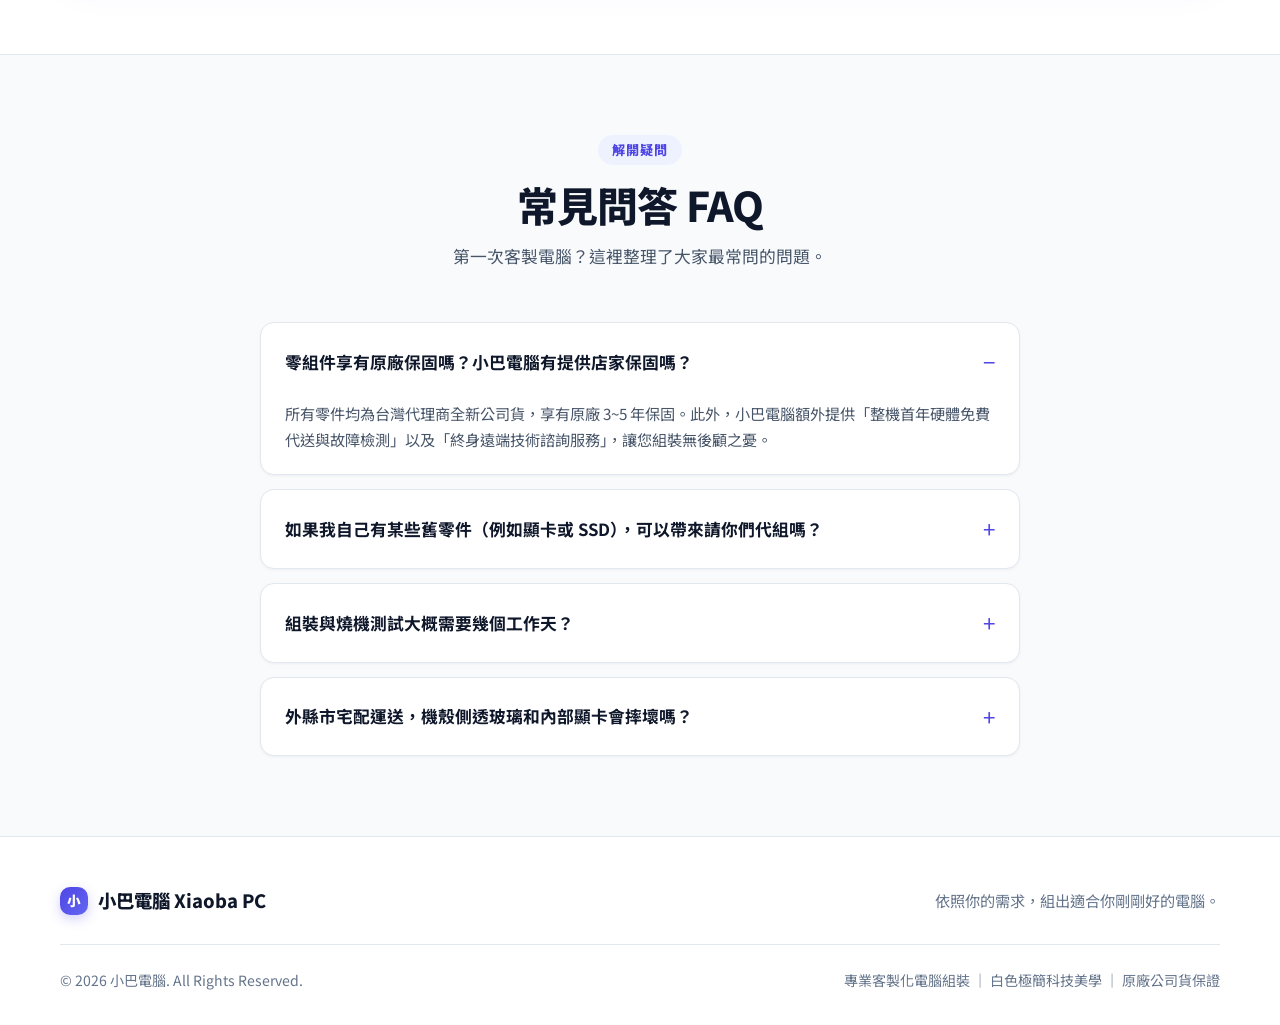
==== commit d51d3af4: "11" ====
--- a/onepage1/index.html
+++ b/onepage1/index.html
@@ -3,610 +3,1623 @@
 <head>
   <meta charset="UTF-8">
   <meta name="viewport" content="width=device-width, initial-scale=1.0">
-  <meta name="description" content="藍天咖啡，為手沖咖啡愛好者挑選當季精品咖啡豆，讓每一杯都清澈、明亮、值得細品。">
-  <title>藍天咖啡｜讓風味，慢慢抵達</title>
+  <meta name="description" content="小巴電腦提供客製化電腦，陪你組出理想效能與風格。專為電腦組裝者打造，自由選配、透明報價、專業燒機測試。">
+  <title>小巴電腦客製組裝</title>
   <link rel="preconnect" href="https://fonts.googleapis.com">
   <link rel="preconnect" href="https://fonts.gstatic.com" crossorigin>
-  <link href="https://fonts.googleapis.com/css2?family=Noto+Sans+TC:wght@400;500;600;700&family=Noto+Serif+TC:wght@500;600;700;900&family=Playfair+Display:ital,wght@0,600;0,700;1,600&display=swap" rel="stylesheet">
+  <link href="https://fonts.googleapis.com/css2?family=Noto+Sans+TC:wght@400;500;600;700;800;900&family=JetBrains+Mono:wght@500;700&display=swap" rel="stylesheet">
   <style>
+    /* ==========================================================================
+       CSS 變數系統 - 以「白色」為核心之現代極簡科技美學
+       ========================================================================== */
     :root {
-      --navy: #062742;
-      --blue: #0c5b95;
-      --sky: #75c6e8;
-      --mist: #eaf5f7;
-      --cream: #fbfaf6;
-      --ink: #122534;
-      --muted: #607482;
-      --line: #d7e4e8;
-      --sand: #e5b66b;
-      --shadow: 0 18px 50px rgba(6, 39, 66, .13);
-    }
-
-    * { box-sizing: border-box; }
-    html { scroll-behavior: smooth; }
+      /* 白色系與背景色階 */
+      --bg-body: #ffffff;
+      --bg-surface: #ffffff;
+      --bg-subtle: #f8fafc;
+      --bg-card: #ffffff;
+      --bg-panel: #f1f5f9;
+      --bg-hero: radial-gradient(circle at 75% 30%, #f0f4ff 0%, #fafcff 45%, #ffffff 80%);
+      
+      /* 文字色階 (高對比確保閱讀舒適度) */
+      --text-main: #0f172a;
+      --text-sub: #475569;
+      --text-muted: #64748b;
+      --text-light: #94a3b8;
+      --text-white: #ffffff;
+
+      /* 品牌核心與裝飾點綴 (沉穩藍紫科技色) */
+      --brand-primary: #4f46e5;
+      --brand-primary-hover: #4338ca;
+      --brand-light: #eef2ff;
+      --brand-border: #e0e7ff;
+      --brand-accent: #06b6d4;
+
+      /* 邊框與分割線 */
+      --border-color: #e2e8f0;
+      --border-light: #f1f5f9;
+      --border-focus: #818cf8;
+
+      /* 精緻陰影系統 */
+      --shadow-sm: 0 1px 3px rgba(15, 23, 42, 0.05);
+      --shadow-md: 0 4px 16px -2px rgba(15, 23, 42, 0.06), 0 2px 6px -1px rgba(15, 23, 42, 0.03);
+      --shadow-lg: 0 12px 32px -4px rgba(15, 23, 42, 0.08), 0 4px 12px -2px rgba(15, 23, 42, 0.04);
+      --shadow-xl: 0 24px 48px -8px rgba(79, 70, 229, 0.12), 0 8px 24px -4px rgba(15, 23, 42, 0.06);
+
+      /* 版面與圓角 */
+      --max-width: 1160px;
+      --radius-sm: 8px;
+      --radius-md: 14px;
+      --radius-lg: 20px;
+      --radius-full: 9999px;
+      --font-base: "Noto Sans TC", -apple-system, BlinkMacSystemFont, "Segoe UI", Roboto, "Helvetica Neue", Arial, sans-serif;
+      --font-mono: "JetBrains Mono", monospace;
+    }
+
+    /* ==========================================================================
+       基礎重置與排版
+       ========================================================================== */
+    *, *::before, *::after {
+      box-sizing: border-box;
+      margin: 0;
+      padding: 0;
+    }
+
+    html {
+      scroll-behavior: smooth;
+      scroll-padding-top: 80px;
+    }
+
     body {
-      margin: 0;
-      background: var(--cream);
-      color: var(--ink);
-      font-family: "Noto Sans TC", sans-serif;
-      font-size: 16px;
-      line-height: 1.7;
-    }
-    a { color: inherit; text-decoration: none; }
-    button, input { font: inherit; }
-    button { cursor: pointer; }
-    :focus-visible { outline: 3px solid var(--sky); outline-offset: 4px; }
-
-    .wrap { width: min(1120px, calc(100% - 48px)); margin-inline: auto; }
-    .eyebrow {
-      display: flex;
-      align-items: center;
-      gap: 12px;
-      margin: 0 0 18px;
-      color: var(--blue);
-      font-size: 11px;
-      font-weight: 700;
-      letter-spacing: .18em;
-    }
-    .eyebrow::before { width: 28px; height: 1px; background: currentColor; content: ""; }
-    .section-title {
-      margin: 0;
-      font-family: "Noto Serif TC", serif;
-      font-size: clamp(30px, 4vw, 46px);
-      font-weight: 700;
-      letter-spacing: .045em;
-      line-height: 1.28;
-    }
-    .accent { color: var(--blue); }
-    .section-copy { margin: 18px 0 0; color: var(--muted); }
-    .button, .text-link {
+      background-color: var(--bg-body);
+      color: var(--text-main);
+      font-family: var(--font-base);
+      line-height: 1.68;
+      -webkit-font-smoothing: antialiased;
+      -moz-osx-font-smoothing: grayscale;
+    }
+
+    a {
+      color: inherit;
+      text-decoration: none;
+      transition: color 0.2s ease;
+    }
+
+    button, input, select, textarea {
+      font: inherit;
+    }
+
+    img {
+      max-width: 100%;
+      height: auto;
+      display: block;
+    }
+
+    .container {
+      width: min(var(--max-width), calc(100% - 40px));
+      margin-inline: auto;
+    }
+
+    /* ==========================================================================
+       按鈕與通用元件
+       ========================================================================== */
+    .btn {
       display: inline-flex;
       align-items: center;
       justify-content: center;
-      min-height: 50px;
-      padding: 11px 23px;
+      gap: 8px;
+      min-height: 48px;
+      padding: 0 24px;
+      border-radius: var(--radius-full);
+      font-size: 0.95rem;
+      font-weight: 700;
+      cursor: pointer;
       border: 1px solid transparent;
-      border-radius: 2px;
-      font-size: 14px;
+      transition: all 0.25s cubic-bezier(0.16, 1, 0.3, 1);
+      text-align: center;
+      line-height: 1;
+    }
+
+    .btn:hover {
+      transform: translateY(-2px);
+    }
+
+    .btn-primary {
+      background-color: var(--brand-primary);
+      color: #ffffff;
+      box-shadow: 0 6px 20px rgba(79, 70, 229, 0.28);
+    }
+
+    .btn-primary:hover {
+      background-color: var(--brand-primary-hover);
+      box-shadow: 0 8px 24px rgba(79, 70, 229, 0.38);
+    }
+
+    .btn-secondary {
+      background-color: #ffffff;
+      color: var(--text-main);
+      border-color: var(--border-color);
+      box-shadow: var(--shadow-sm);
+    }
+
+    .btn-secondary:hover {
+      border-color: var(--brand-primary);
+      color: var(--brand-primary);
+      background-color: var(--brand-light);
+    }
+
+    .btn-white {
+      background-color: #ffffff;
+      color: var(--brand-primary);
+      box-shadow: var(--shadow-md);
+    }
+
+    .btn-white:hover {
+      background-color: #f8fafc;
+      color: var(--brand-primary-hover);
+    }
+
+    .section-tag {
+      display: inline-block;
+      font-size: 0.82rem;
+      font-weight: 800;
+      letter-spacing: 0.08em;
+      text-transform: uppercase;
+      color: var(--brand-primary);
+      background-color: var(--brand-light);
+      padding: 4px 14px;
+      border-radius: var(--radius-full);
+      margin-bottom: 14px;
+    }
+
+    .section-header {
+      text-align: center;
+      max-width: 680px;
+      margin: 0 auto 52px;
+    }
+
+    .section-header h2 {
+      font-size: clamp(2rem, 3.2vw, 2.75rem);
+      font-weight: 800;
+      line-height: 1.25;
+      letter-spacing: -0.02em;
+      color: var(--text-main);
+      margin-bottom: 12px;
+    }
+
+    .section-header p {
+      color: var(--text-sub);
+      font-size: 1.05rem;
+    }
+
+    /* ==========================================================================
+       頂部導覽列 (Sticky Header)
+       ========================================================================== */
+    .site-header {
+      position: sticky;
+      top: 0;
+      z-index: 100;
+      background-color: rgba(255, 255, 255, 0.92);
+      backdrop-filter: blur(16px);
+      -webkit-backdrop-filter: blur(16px);
+      border-bottom: 1px solid var(--border-color);
+      transition: background-color 0.3s;
+    }
+
+    .nav-wrapper {
+      display: flex;
+      align-items: center;
+      justify-content: space-between;
+      height: 74px;
+      gap: 24px;
+    }
+
+    .brand-logo {
+      display: flex;
+      align-items: center;
+      gap: 10px;
+      font-size: 1.25rem;
+      font-weight: 800;
+      color: var(--text-main);
+      letter-spacing: -0.02em;
+    }
+
+    .brand-badge {
+      display: grid;
+      place-items: center;
+      width: 36px;
+      height: 36px;
+      border-radius: 10px;
+      background: linear-gradient(135deg, var(--brand-primary), #6366f1);
+      color: #ffffff;
+      font-weight: 900;
+      font-size: 1.05rem;
+      box-shadow: 0 4px 12px rgba(79, 70, 229, 0.25);
+    }
+
+    .nav-links {
+      display: flex;
+      align-items: center;
+      list-style: none;
+      gap: 28px;
+    }
+
+    .nav-links a:not(.btn) {
+      font-size: 0.95rem;
       font-weight: 600;
-      letter-spacing: .03em;
-      transition: background-color .25s ease, color .25s ease, border-color .25s ease, transform .25s ease;
-    }
-    .button:hover, .text-link:hover { transform: translateY(-2px); }
-    .button-primary { background: var(--sand); color: var(--navy); }
-    .button-primary:hover { background: #f0ca84; }
-    .button-outline { border-color: rgba(255,255,255,.8); color: #fff; }
-    .button-outline:hover { background: #fff; color: var(--navy); }
-
-    .site-header {
+      color: var(--text-sub);
+      position: relative;
+      padding: 6px 0;
+    }
+
+    .nav-links a:not(.btn):hover {
+      color: var(--brand-primary);
+    }
+
+    .nav-links a:not(.btn)::after {
+      content: "";
       position: absolute;
-      z-index: 10;
-      top: 0;
+      bottom: 0;
       left: 0;
       width: 100%;
-      border-bottom: 1px solid rgba(255,255,255,.27);
-    }
-    .navbar {
+      height: 2px;
+      background-color: var(--brand-primary);
+      transform: scaleX(0);
+      transform-origin: right;
+      transition: transform 0.25s ease;
+    }
+
+    .nav-links a:not(.btn):hover::after {
+      transform: scaleX(1);
+      transform-origin: left;
+    }
+
+    /* ==========================================================================
+       首頁主視覺 (Hero Section)
+       ========================================================================== */
+    .hero-section {
+      position: relative;
+      background: var(--bg-hero);
+      overflow: hidden;
+      padding: 64px 0 88px;
+      border-bottom: 1px solid var(--border-color);
+    }
+
+    .hero-grid {
+      display: grid;
+      grid-template-columns: 1.1fr 0.9fr;
+      align-items: center;
+      gap: 48px;
+      min-height: 540px;
+    }
+
+    .hero-content {
+      max-width: 600px;
+    }
+
+    .hero-title {
+      font-size: clamp(2.5rem, 4.8vw, 4.2rem);
+      font-weight: 900;
+      line-height: 1.18;
+      letter-spacing: -0.03em;
+      color: var(--text-main);
+      margin-bottom: 20px;
+    }
+
+    .hero-title span {
+      background: linear-gradient(135deg, var(--brand-primary) 0%, #6366f1 100%);
+      -webkit-background-clip: text;
+      -webkit-text-fill-color: transparent;
+    }
+
+    .hero-desc {
+      font-size: 1.15rem;
+      color: var(--text-sub);
+      line-height: 1.75;
+      margin-bottom: 32px;
+    }
+
+    .hero-actions {
+      display: flex;
+      flex-wrap: wrap;
+      gap: 14px;
+      margin-bottom: 36px;
+    }
+
+    .hero-highlights {
+      display: flex;
+      align-items: center;
+      gap: 24px;
+      padding-top: 24px;
+      border-top: 1px solid var(--border-color);
+    }
+
+    .highlight-item {
+      display: flex;
+      align-items: center;
+      gap: 8px;
+      font-size: 0.9rem;
+      font-weight: 600;
+      color: var(--text-sub);
+    }
+
+    .highlight-icon {
+      color: #10b981;
+      font-size: 1.1rem;
+    }
+
+    /* 右欄：主機插圖與規格卡片 */
+    .hero-art-wrapper {
+      position: relative;
+      display: flex;
+      justify-content: center;
+      align-items: center;
+      min-height: 440px;
+    }
+
+    .art-halo {
+      position: absolute;
+      width: 420px;
+      height: 420px;
+      background: radial-gradient(circle, rgba(79, 70, 229, 0.14) 0%, rgba(6, 182, 212, 0.08) 50%, transparent 70%);
+      border-radius: 50%;
+      filter: blur(24px);
+    }
+
+    .pc-podium {
+      position: absolute;
+      bottom: 20px;
+      width: 380px;
+      height: 80px;
+      background: radial-gradient(ellipse at center, rgba(226, 232, 240, 0.9) 0%, rgba(255, 255, 255, 0) 72%);
+      border-radius: 50%;
+    }
+
+    /* 主機圖片容器與互動特效 */
+    .hero-img-box {
+      position: relative;
+      z-index: 2;
+      display: inline-block;
+      line-height: 0;
+      border-radius: var(--radius-lg);
+      transform: rotate(3deg);
+      transition: transform 0.4s ease, box-shadow 0.4s ease;
+      cursor: pointer;
+    }
+
+    .hero-img-box:hover {
+      transform: rotate(0deg) scale(1.02);
+    }
+
+    .hero-img-box img,
+    .hero-image,
+    .hero-photo,
+    .pc-tower-img {
+      width: 400px;
+      height: 300px;
+      max-width: 100%;
+      object-fit: cover;
+      border-radius: var(--radius-lg);
+      border: 4px solid #cbd5e1;
+      box-shadow: 0 20px 40px rgba(15, 23, 42, 0.12), inset 0 2px 4px rgba(255, 255, 255, 0.9);
+      display: block;
+    }
+
+    /* 浮動規格標籤卡片 */
+    .spec-card {
+      position: absolute;
+      z-index: 3;
+      background: rgba(255, 255, 255, 0.95);
+      backdrop-filter: blur(8px);
+      padding: 12px 18px;
+      border-radius: var(--radius-md);
+      border: 1px solid var(--border-color);
+      box-shadow: var(--shadow-lg);
+      font-size: 0.85rem;
+      animation: floatSpec 4s ease-in-out infinite alternate;
+    }
+
+    .spec-card strong {
+      display: block;
+      color: var(--text-main);
+      font-size: 0.92rem;
+      margin-bottom: 2px;
+    }
+
+    .spec-card span {
+      color: var(--text-muted);
+      font-size: 0.8rem;
+    }
+
+    .spec-card-1 {
+      top: 36px;
+      left: 10px;
+      animation-delay: 0s;
+    }
+
+    .spec-card-2 {
+      bottom: 46px;
+      right: 15px;
+      animation-delay: 2s;
+    }
+
+    @keyframes floatSpec {
+      0% { transform: translateY(0px); }
+      100% { transform: translateY(-8px); }
+    }
+
+    /* ==========================================================================
+       品牌特色 (#about)
+       ========================================================================== */
+    .features-section {
+      padding: 96px 0;
+      background-color: #ffffff;
+    }
+
+    .features-grid {
+      display: grid;
+      grid-template-columns: repeat(3, 1fr);
+      gap: 28px;
+    }
+
+    .feature-card {
+      background: #ffffff;
+      padding: 36px 30px;
+      border-radius: var(--radius-lg);
+      border: 1px solid var(--border-color);
+      box-shadow: var(--shadow-sm);
+      transition: all 0.3s ease;
+      position: relative;
+    }
+
+    .feature-card:hover {
+      transform: translateY(-6px);
+      border-color: var(--brand-border);
+      box-shadow: var(--shadow-xl);
+    }
+
+    .feature-icon-wrapper {
+      width: 58px;
+      height: 58px;
+      border-radius: 16px;
+      background-color: var(--brand-light);
+      display: grid;
+      place-items: center;
+      font-size: 1.8rem;
+      margin-bottom: 22px;
+    }
+
+    .feature-card h3 {
+      font-size: 1.3rem;
+      font-weight: 800;
+      color: var(--text-main);
+      margin-bottom: 12px;
+    }
+
+    .feature-card p {
+      color: var(--text-sub);
+      font-size: 0.98rem;
+      line-height: 1.7;
+    }
+
+    /* ==========================================================================
+       組裝提案 (#builds)
+       ========================================================================== */
+    .builds-section {
+      padding: 96px 0;
+      background-color: var(--bg-subtle);
+      border-top: 1px solid var(--border-color);
+      border-bottom: 1px solid var(--border-color);
+    }
+
+    .builds-grid {
+      display: grid;
+      grid-template-columns: repeat(3, 1fr);
+      gap: 28px;
+    }
+
+    .build-card {
+      background: #ffffff;
+      border: 1px solid var(--border-color);
+      border-radius: var(--radius-lg);
+      overflow: hidden;
+      box-shadow: var(--shadow-sm);
+      display: flex;
+      flex-direction: column;
+      transition: all 0.3s cubic-bezier(0.16, 1, 0.3, 1);
+      position: relative;
+    }
+
+    .build-card:hover {
+      transform: translateY(-6px);
+      box-shadow: var(--shadow-xl);
+      border-color: var(--brand-border);
+    }
+
+    .build-card-top {
+      padding: 32px 28px 20px;
+      flex-grow: 1;
+    }
+
+    .build-emoji-badge {
+      display: inline-flex;
+      align-items: center;
+      justify-content: center;
+      width: 56px;
+      height: 56px;
+      border-radius: 16px;
+      background: var(--bg-subtle);
+      font-size: 2rem;
+      margin-bottom: 16px;
+    }
+
+    .build-category-tag {
+      display: inline-block;
+      font-size: 0.8rem;
+      font-weight: 700;
+      color: var(--brand-primary);
+      background-color: var(--brand-light);
+      padding: 4px 12px;
+      border-radius: var(--radius-full);
+      margin-bottom: 12px;
+    }
+
+    .build-title {
+      font-size: 1.35rem;
+      font-weight: 800;
+      color: var(--text-main);
+      margin-bottom: 10px;
+    }
+
+    .build-desc {
+      color: var(--text-sub);
+      font-size: 0.95rem;
+      line-height: 1.65;
+      margin-bottom: 20px;
+    }
+
+    /* 規格簡約清單 */
+    .build-specs-list {
+      list-style: none;
+      padding: 16px 0;
+      border-top: 1px dashed var(--border-color);
+      margin-bottom: 14px;
+    }
+
+    .build-specs-list li {
+      display: flex;
+      justify-content: space-between;
+      font-size: 0.86rem;
+      color: var(--text-sub);
+      padding: 4px 0;
+    }
+
+    .build-specs-list strong {
+      color: var(--text-main);
+      font-family: var(--font-mono);
+    }
+
+    .build-card-footer {
+      padding: 18px 28px 26px;
+      background-color: #fafcff;
+      border-top: 1px solid var(--border-color);
       display: flex;
       align-items: center;
       justify-content: space-between;
-      min-height: 78px;
+    }
+
+    .build-price {
+      font-size: 1.25rem;
+      font-weight: 800;
+      color: var(--brand-primary);
+      font-family: var(--font-mono);
+    }
+
+    .build-price small {
+      font-size: 0.78rem;
+      color: var(--text-muted);
+      font-weight: 500;
+    }
+
+    .build-link {
+      display: inline-flex;
+      align-items: center;
+      gap: 6px;
+      color: var(--brand-primary);
+      font-size: 0.95rem;
+      font-weight: 700;
+      transition: gap 0.2s;
+    }
+
+    .build-link:hover {
+      color: var(--brand-primary-hover);
+      gap: 10px;
+    }
+
+    /* ==========================================================================
+       互動式客製化組裝即時估價器 (Interactive PC Builder)
+       ========================================================================== */
+    .configurator-section {
+      padding: 96px 0;
+      background-color: #ffffff;
+    }
+
+    .configurator-box {
+      background: #ffffff;
+      border: 1px solid var(--border-color);
+      border-radius: var(--radius-lg);
+      box-shadow: var(--shadow-lg);
+      padding: 40px;
+      display: grid;
+      grid-template-columns: 1.2fr 0.8fr;
+      gap: 40px;
+    }
+
+    .config-options {
+      display: flex;
+      flex-direction: column;
       gap: 24px;
     }
-    .brand { display: inline-flex; align-items: center; gap: 10px; color: #fff; }
-    .brand-mark {
+
+    .config-group label {
+      display: block;
+      font-size: 0.92rem;
+      font-weight: 700;
+      color: var(--text-main);
+      margin-bottom: 8px;
+    }
+
+    .config-select {
+      width: 100%;
+      height: 48px;
+      border: 1px solid var(--border-color);
+      border-radius: var(--radius-sm);
+      padding: 0 16px;
+      background-color: var(--bg-subtle);
+      color: var(--text-main);
+      font-size: 0.95rem;
+      transition: border-color 0.2s;
+      outline: none;
+    }
+
+    .config-select:focus {
+      border-color: var(--brand-primary);
+      background-color: #ffffff;
+      box-shadow: 0 0 0 3px rgba(79, 70, 229, 0.15);
+    }
+
+    .config-summary {
+      background: var(--bg-subtle);
+      border: 1px solid var(--border-color);
+      border-radius: var(--radius-md);
+      padding: 30px;
+      display: flex;
+      flex-direction: column;
+      justify-content: space-between;
+    }
+
+    .config-summary h3 {
+      font-size: 1.25rem;
+      font-weight: 800;
+      color: var(--text-main);
+      margin-bottom: 16px;
+    }
+
+    .config-receipt {
+      list-style: none;
+      margin-bottom: 24px;
+    }
+
+    .config-receipt li {
+      display: flex;
+      justify-content: space-between;
+      padding: 8px 0;
+      font-size: 0.9rem;
+      color: var(--text-sub);
+      border-bottom: 1px dashed var(--border-color);
+    }
+
+    .config-total {
+      margin-top: 16px;
+      padding-top: 16px;
+      border-top: 2px solid var(--border-color);
+      display: flex;
+      align-items: baseline;
+      justify-content: space-between;
+    }
+
+    .config-total span {
+      font-size: 1rem;
+      font-weight: 700;
+      color: var(--text-main);
+    }
+
+    .config-total-val {
+      font-size: 1.85rem;
+      font-weight: 900;
+      color: var(--brand-primary);
+      font-family: var(--font-mono);
+    }
+
+    /* ==========================================================================
+       組裝 5 大堅持流程
+       ========================================================================== */
+    .process-section {
+      padding: 80px 0;
+      background-color: #fafcff;
+      border-top: 1px solid var(--border-color);
+    }
+
+    .process-steps {
       display: grid;
-      width: 29px;
-      height: 29px;
+      grid-template-columns: repeat(5, 1fr);
+      gap: 16px;
+      position: relative;
+    }
+
+    .process-step {
+      background: #ffffff;
+      padding: 24px 18px;
+      border-radius: var(--radius-md);
+      border: 1px solid var(--border-color);
+      box-shadow: var(--shadow-sm);
+      text-align: center;
+      position: relative;
+    }
+
+    .step-num {
+      width: 32px;
+      height: 32px;
+      background: var(--brand-light);
+      color: var(--brand-primary);
+      border-radius: 50%;
+      display: grid;
       place-items: center;
-      border: 1px solid var(--sky);
+      font-weight: 800;
+      font-size: 0.9rem;
+      margin: 0 auto 12px;
+    }
+
+    .process-step h4 {
+      font-size: 1.05rem;
+      font-weight: 800;
+      margin-bottom: 6px;
+      color: var(--text-main);
+    }
+
+    .process-step p {
+      font-size: 0.85rem;
+      color: var(--text-muted);
+      line-height: 1.5;
+    }
+
+    /* ==========================================================================
+       聯絡行動區 (#contact)
+       ========================================================================== */
+    .contact-section {
+      padding: 96px 0;
+      background-color: #ffffff;
+    }
+
+    .contact-panel {
+      background: linear-gradient(135deg, #1e293b 0%, #0f172a 100%);
+      color: #ffffff;
+      border-radius: 28px;
+      padding: 64px 48px;
+      box-shadow: var(--shadow-xl);
+      text-align: center;
+      position: relative;
+      overflow: hidden;
+    }
+
+    .contact-panel::before {
+      content: "";
+      position: absolute;
+      top: -30%;
+      right: -10%;
+      width: 400px;
+      height: 400px;
+      background: radial-gradient(circle, rgba(99, 102, 241, 0.25) 0%, transparent 70%);
       border-radius: 50%;
-      color: var(--sky);
-      font-family: "Playfair Display", serif;
-      font-size: 17px;
-      line-height: 1;
-    }
-    .brand-copy { display: grid; line-height: 1.1; }
-    .brand-copy strong { font-size: 14px; font-weight: 600; letter-spacing: .08em; }
-    .brand-copy small { margin-top: 4px; color: var(--sky); font-size: 8px; letter-spacing: .15em; }
-    .nav-links { display: flex; align-items: center; gap: 25px; }
-    .nav-links a { position: relative; color: rgba(255,255,255,.92); font-size: 13px; font-weight: 500; white-space: nowrap; }
-    .nav-links a:not(.nav-cta)::after {
-      position: absolute;
-      right: 0;
-      bottom: -7px;
-      width: 0;
-      height: 1px;
-      background: var(--sky);
-      content: "";
-      transition: width .25s ease;
-    }
-    .nav-links a:not(.nav-cta):hover::after { right: auto; left: 0; width: 100%; }
-    .nav-links .nav-cta { padding: 7px 12px; border: 1px solid rgba(255,255,255,.78); }
-    .nav-links .nav-cta:hover { background: #fff; color: var(--navy); }
-    .menu-toggle { display: none; padding: 4px; border: 0; background: transparent; color: #fff; font-size: 24px; line-height: 1; }
-
-    .hero {
-      position: relative;
-      display: flex;
-      min-height: 704px;
+      pointer-events: none;
+    }
+
+    .contact-title {
+      font-size: clamp(2rem, 3.5vw, 2.75rem);
+      font-weight: 800;
+      letter-spacing: -0.02em;
+      margin-bottom: 16px;
+    }
+
+    .contact-desc {
+      color: #cbd5e1;
+      font-size: 1.12rem;
+      max-width: 620px;
+      margin: 0 auto 36px;
+      line-height: 1.7;
+    }
+
+    .contact-form-wrapper {
+      max-width: 680px;
+      margin: 0 auto 36px;
+      background: rgba(255, 255, 255, 0.08);
+      backdrop-filter: blur(12px);
+      border: 1px solid rgba(255, 255, 255, 0.15);
+      border-radius: var(--radius-lg);
+      padding: 32px;
+      text-align: left;
+    }
+
+    .form-grid {
+      display: grid;
+      grid-template-columns: 1fr 1fr;
+      gap: 18px;
+      margin-bottom: 18px;
+    }
+
+    .form-group {
+      display: flex;
+      flex-direction: column;
+      gap: 6px;
+    }
+
+    .form-group label {
+      font-size: 0.88rem;
+      color: #e2e8f0;
+      font-weight: 600;
+    }
+
+    .form-control {
+      height: 46px;
+      border-radius: var(--radius-sm);
+      border: 1px solid rgba(255, 255, 255, 0.2);
+      background: rgba(255, 255, 255, 0.95);
+      color: var(--text-main);
+      padding: 0 14px;
+      outline: none;
+      transition: border-color 0.2s;
+    }
+
+    .form-control:focus {
+      border-color: #818cf8;
+      box-shadow: 0 0 0 3px rgba(129, 140, 248, 0.35);
+    }
+
+    textarea.form-control {
+      height: 88px;
+      padding-top: 10px;
+      resize: vertical;
+    }
+
+    .contact-actions {
+      display: flex;
+      justify-content: center;
+      gap: 16px;
+      flex-wrap: wrap;
+    }
+
+    /* ==========================================================================
+       常見問題 FAQ 手風琴
+       ========================================================================== */
+    .faq-section {
+      padding: 80px 0;
+      background-color: var(--bg-subtle);
+      border-top: 1px solid var(--border-color);
+    }
+
+    .faq-accordion {
+      max-width: 760px;
+      margin: 0 auto;
+      display: flex;
+      flex-direction: column;
+      gap: 14px;
+    }
+
+    .faq-item {
+      background: #ffffff;
+      border: 1px solid var(--border-color);
+      border-radius: var(--radius-md);
       overflow: hidden;
-      align-items: stretch;
-      background:
-        radial-gradient(circle at 85% 26%, rgba(117,198,232,.35) 0, rgba(117,198,232,.08) 18%, transparent 43%),
-        linear-gradient(135deg, #062742 0%, #062742 58%, #0a4168 100%);
-      color: #fff;
-    }
-    .hero::after {
-      position: absolute;
-      z-index: 0;
-      right: -18vw;
-      bottom: -22vw;
-      width: 50vw;
-      height: 50vw;
-      border: 1px solid rgba(117,198,232,.13);
-      border-radius: 50%;
-      content: "";
-    }
-    .hero-grid {
-      position: relative;
-      z-index: 1;
-      display: grid;
-      grid-template-columns: 1.02fr .98fr;
-      gap: 45px;
+      box-shadow: var(--shadow-sm);
+    }
+
+    .faq-question {
+      padding: 20px 24px;
+      font-weight: 700;
+      font-size: 1.05rem;
+      color: var(--text-main);
+      cursor: pointer;
+      display: flex;
+      justify-content: space-between;
       align-items: center;
-      padding-top: 122px;
-      padding-bottom: 72px;
-    }
-    .hero-content { max-width: 560px; }
-    .hero .eyebrow { color: var(--sky); }
-    .hero-title {
-      max-width: 540px;
-      margin: 0;
-      font-family: "Noto Serif TC", serif;
-      font-size: clamp(42px, 5.5vw, 68px);
-      font-weight: 700;
-      letter-spacing: .04em;
-      line-height: 1.22;
-    }
-    .hero-title .sky-word { color: var(--sky); }
-    .hero-lede { max-width: 490px; margin: 25px 0 0; color: rgba(255,255,255,.76); }
-    .hero-actions { display: flex; flex-wrap: wrap; gap: 12px; margin-top: 32px; }
-    .hero-meta { margin: 27px 0 0; color: var(--sky); font-size: 10px; font-weight: 700; letter-spacing: .18em; }
-    .scroll-note { display: flex; align-items: center; gap: 10px; margin: 53px 0 0; color: rgba(255,255,255,.55); font-size: 9px; letter-spacing: .18em; }
-    .scroll-note::before { width: 38px; height: 1px; background: rgba(255,255,255,.45); content: ""; }
-
-    .hero-art {
-      position: relative;
-      width: min(100%, 400px);
-      height: 300px;
-      min-height: 0;
-      margin-left: auto;
-      overflow: visible;
-      aspect-ratio: auto;
-      border: 0;
-      background: transparent;
-      box-shadow: none;
-    }
-    .hero-photo { width: 400px; height: 300px; object-fit: cover; box-shadow: 24px 24px 0 rgba(117,198,232,.13), var(--shadow); }
-    .window-frame { position: absolute; inset: 0; border: 12px solid #e8d4ae; box-shadow: inset 0 0 0 2px rgba(6,39,66,.18); }
-    .window-frame::before, .window-frame::after { position: absolute; background: rgba(6,39,66,.25); content: ""; }
-    .window-frame::before { top: 0; bottom: 0; left: 49%; width: 4px; }
-    .window-frame::after { top: 46%; right: 0; left: 0; height: 4px; }
-    .sun { position: absolute; top: 16%; right: 17%; width: 77px; height: 77px; border-radius: 50%; background: #fff2be; box-shadow: 0 0 45px 22px rgba(255,228,150,.42); }
-    .mountain { position: absolute; bottom: 28%; width: 75%; height: 36%; clip-path: polygon(0 100%, 35% 15%, 48% 50%, 63% 0, 100% 100%); background: #497b83; opacity: .9; }
-    .mountain.one { left: -12%; }
-    .mountain.two { right: -27%; bottom: 27%; background: #30616b; transform: scaleX(-1); opacity: .75; }
-    .tabletop { position: absolute; right: -8%; bottom: -7%; left: -8%; height: 33%; background: linear-gradient(#643e2e 0%, #3d251e 100%); transform: perspective(200px) rotateX(10deg); }
-    .chair { position: absolute; right: 7%; bottom: 18%; width: 100px; height: 112px; border: 12px solid #543126; border-bottom: 0; border-radius: 48px 48px 0 0; opacity: .8; }
-    .chair::after { position: absolute; bottom: -75px; left: 14px; width: 8px; height: 75px; background: #543126; box-shadow: 53px 0 #543126; content: ""; }
-    .coffee-vessel { position: absolute; bottom: 14%; left: 28%; width: 112px; height: 105px; }
-    .coffee-vessel .dripper { position: absolute; top: 0; left: 29px; width: 53px; height: 45px; border: 3px solid #d8e7e1; border-radius: 5px 5px 22px 22px; background: linear-gradient(135deg, rgba(222,246,240,.75), rgba(124,180,181,.2)); clip-path: polygon(0 0, 100% 0, 78% 100%, 22% 100%); }
-    .coffee-vessel .carafe { position: absolute; bottom: 0; left: 17px; width: 78px; height: 68px; border: 3px solid #d8e7e1; border-radius: 10px 10px 23px 23px; background: linear-gradient(to top, rgba(56,29,19,.82) 0 38%, rgba(190,228,227,.24) 39%); }
-    .coffee-vessel .carafe::before { position: absolute; top: -20px; left: 24px; width: 26px; height: 22px; border: 3px solid #d8e7e1; border-bottom: 0; border-radius: 50% 50% 0 0; content: ""; }
-    .steam { position: absolute; bottom: 59%; left: 49%; width: 23px; height: 58px; border-left: 2px solid rgba(255,255,255,.63); border-radius: 50%; transform: rotate(16deg); }
-    .steam::after { position: absolute; top: -5px; left: 14px; width: 18px; height: 48px; border-right: 2px solid rgba(255,255,255,.44); border-radius: 50%; content: ""; }
-    .art-label { position: absolute; z-index: 3; right: -11px; top: 42%; display: grid; gap: 2px; padding: 10px 11px; border-left: 2px solid var(--sand); background: rgba(6,39,66,.86); color: #fff; }
-    .art-label strong { font-family: "Playfair Display", serif; font-size: 22px; line-height: 1; }
-    .art-label span { color: var(--sky); font-size: 9px; letter-spacing: .09em; }
-    .art-label small { color: rgba(255,255,255,.72); font-size: 9px; }
-
-    .story { padding: 115px 0 120px; background: #fff; }
-    .story-grid { display: grid; grid-template-columns: .9fr 1.1fr; gap: clamp(45px, 9vw, 105px); align-items: center; }
-    .story-visual { position: relative; min-height: 400px; }
-    .story-seal {
-      display: grid;
-      width: 320px;
-      height: 320px;
-      place-content: center;
-      margin: 0 auto;
-      border: 1px solid var(--sky);
-      border-radius: 50%;
-      background: radial-gradient(circle, #fff 0 55%, #eaf5f7 56% 60%, #fff 61%);
-      color: var(--navy);
-      text-align: center;
-    }
-    .story-seal::before { display: block; margin-bottom: 14px; color: var(--blue); content: "B"; font-family: "Playfair Display", serif; font-size: 73px; line-height: 1; }
-    .story-seal strong { font-family: "Noto Serif TC", serif; font-size: 18px; letter-spacing: .09em; }
-    .story-seal span { margin-top: 10px; color: var(--blue); font-size: 9px; font-weight: 700; letter-spacing: .15em; }
-    .note-card { position: absolute; right: 0; bottom: 0; width: min(225px, 57%); padding: 25px; background: var(--navy); color: #fff; box-shadow: var(--shadow); }
-    .note-card p:first-child { margin: 0; color: var(--sky); font-size: 10px; font-weight: 700; letter-spacing: .16em; }
-    .note-card p:last-child { margin: 12px 0 0; font-family: "Noto Serif TC", serif; font-size: 16px; line-height: 1.65; }
-    .story-content p { margin: 19px 0 0; color: var(--muted); }
-    .story-content p + p { margin-top: 15px; }
-    .underlined-link { display: inline-flex; margin-top: 27px; padding-bottom: 5px; border-bottom: 1px solid var(--blue); color: var(--blue); font-size: 14px; font-weight: 600; transition: gap .2s ease; }
-    .underlined-link:hover { gap: 8px; }
-
-    .coffee { padding: 112px 0 120px; background: var(--mist); }
-    .coffee-heading { display: flex; align-items: end; justify-content: space-between; gap: 32px; margin-bottom: 43px; }
-    .coffee-heading .section-copy { max-width: 365px; }
-    .coffee-grid { display: grid; grid-template-columns: repeat(3, 1fr); gap: 19px; }
-    .coffee-card {
-      position: relative;
-      display: flex;
-      min-height: 384px;
-      overflow: hidden;
-      flex-direction: column;
-      padding: 31px 29px 25px;
-      background: var(--navy);
-      color: #fff;
-      box-shadow: var(--shadow);
-    }
-    .coffee-card:nth-child(2) { background: #106396; }
-    .coffee-card:nth-child(3) { background: #164c68; }
-    .coffee-card::after { position: absolute; right: -73px; bottom: -90px; width: 230px; height: 230px; border: 25px solid rgba(117,198,232,.15); border-radius: 50%; content: ""; }
-    .coffee-card > * { position: relative; z-index: 1; }
-    .bean-no { margin: 0; color: var(--sky); font-family: "Playfair Display", serif; font-size: 14px; font-weight: 600; letter-spacing: .11em; }
-    .origin { margin: 19px 0 5px; color: rgba(255,255,255,.67); font-size: 10px; font-weight: 700; letter-spacing: .13em; }
-    .bean-name { margin: 0; font-family: "Noto Serif TC", serif; font-size: 24px; font-weight: 700; letter-spacing: .04em; line-height: 1.35; }
-    .flavour { margin: 14px 0 0; color: rgba(255,255,255,.79); font-size: 14px; }
-    .coffee-bottom { display: flex; align-items: center; justify-content: space-between; gap: 13px; margin-top: auto; padding-top: 23px; border-top: 1px solid rgba(255,255,255,.22); }
-    .price { font-family: "Playfair Display", serif; font-size: 14px; white-space: nowrap; }
-    .save-button { padding: 5px 0; border: 0; background: transparent; color: #fff; font-size: 13px; font-weight: 600; white-space: nowrap; transition: color .2s ease; }
-    .save-button:hover { color: var(--sand); }
-
-    .brew { padding: 115px 0 120px; background: #fff; }
-    .brew-grid { display: grid; grid-template-columns: .93fr 1.07fr; gap: clamp(44px, 7vw, 90px); align-items: center; }
-    .brew-art { position: relative; min-height: 448px; overflow: hidden; background: linear-gradient(138deg, #eef9fa 0 50%, #d6edf3 50% 100%); }
-    .brew-art::before { position: absolute; top: 33px; left: 30px; width: 70px; height: 35px; border-top: 1px solid var(--sky); border-left: 1px solid var(--sky); content: ""; }
-    .brew-art::after { position: absolute; top: 49px; left: 46px; width: 70px; height: 35px; border-top: 1px solid var(--sky); border-left: 1px solid var(--sky); content: ""; }
-    .pour-rings { position: absolute; top: 50%; left: 50%; width: 238px; height: 238px; border: 1px solid rgba(12,91,149,.35); border-radius: 50%; transform: translate(-50%,-46%); }
-    .pour-rings::before, .pour-rings::after { position: absolute; border: 1px solid rgba(12,91,149,.28); border-radius: 50%; content: ""; }
-    .pour-rings::before { inset: 27px; }
-    .pour-rings::after { inset: 57px; }
-    .pour-line { position: absolute; top: 39px; left: 50%; width: 1px; height: 140px; background: var(--blue); transform: rotate(24deg); transform-origin: bottom; }
-    .v60 { position: absolute; top: 50%; left: 50%; width: 140px; height: 105px; border: 3px solid var(--navy); border-top-width: 4px; background: rgba(255,255,255,.7); clip-path: polygon(0 0, 100% 0, 74% 100%, 26% 100%); transform: translate(-50%,-33%); }
-    .v60::after { position: absolute; bottom: -61px; left: 35px; width: 64px; height: 58px; border: 3px solid var(--navy); border-radius: 8px 8px 19px 19px; background: linear-gradient(to top, #6c3924 0 31%, rgba(255,255,255,.5) 32%); content: ""; }
-    .brew-caption { position: absolute; right: 27px; bottom: 25px; display: grid; color: var(--navy); text-align: right; }
-    .brew-caption strong { font-family: "Playfair Display", serif; font-size: 21px; letter-spacing: .05em; }
-    .brew-caption span { font-size: 10px; font-weight: 700; letter-spacing: .12em; }
-    .brew-content .section-copy { max-width: 530px; }
-    .brew-steps { margin-top: 28px; border-top: 1px solid var(--line); }
-    .brew-step { display: grid; grid-template-columns: 55px 1fr; gap: 14px; padding: 19px 0; border-bottom: 1px solid var(--line); }
-    .step-no { color: var(--blue); font-family: "Playfair Display", serif; font-size: 25px; font-weight: 600; line-height: 1; }
-    .brew-step h3 { margin: 0; font-family: "Noto Serif TC", serif; font-size: 17px; letter-spacing: .03em; }
-    .brew-step p { margin: 5px 0 0; color: var(--muted); font-size: 14px; }
-
-    .visit { position: relative; overflow: hidden; padding: 116px 0; background: var(--navy); color: #fff; text-align: center; }
-    .visit::before, .visit::after { position: absolute; width: 380px; height: 380px; border: 1px solid rgba(117,198,232,.19); border-radius: 50%; content: ""; }
-    .visit::before { top: -250px; left: -145px; }
-    .visit::after { right: -165px; bottom: -260px; width: 450px; height: 450px; border-width: 22px; opacity: .45; }
-    .visit .wrap { position: relative; z-index: 1; max-width: 730px; }
-    .visit .eyebrow { justify-content: center; color: var(--sky); }
-    .visit .section-title { max-width: 670px; margin-inline: auto; }
-    .visit .section-copy { max-width: 535px; margin-inline: auto; color: rgba(255,255,255,.72); }
-    .subscribe-form { display: flex; margin: 34px auto 0; padding: 5px; border: 1px solid rgba(255,255,255,.58); }
-    .subscribe-form input { min-width: 0; flex: 1; padding: 11px 15px; border: 0; outline: 0; background: transparent; color: #fff; }
-    .subscribe-form input::placeholder { color: rgba(255,255,255,.58); }
-    .subscribe-form button { min-height: 48px; padding: 10px 20px; border: 0; border-radius: 1px; background: var(--sand); color: var(--navy); font-size: 14px; font-weight: 700; transition: background .2s ease; }
-    .subscribe-form button:hover { background: #f1ca83; }
-
-    .site-footer { padding: 65px 0 25px; background: #031c31; color: rgba(255,255,255,.68); }
-    .footer-grid { display: grid; grid-template-columns: 1.45fr .75fr .9fr; gap: 54px; padding-bottom: 46px; }
-    .footer-brand .brand { margin-bottom: 18px; }
-    .footer-brand p { max-width: 355px; margin: 0; font-size: 14px; }
-    .footer-heading { margin: 3px 0 17px; color: var(--sky); font-size: 11px; font-weight: 700; letter-spacing: .15em; }
-    .footer-links, .footer-contact { display: grid; gap: 10px; font-size: 14px; }
-    .footer-links a:hover, .footer-contact a:hover { color: #fff; }
-    .footer-bottom { display: flex; justify-content: space-between; gap: 18px; padding-top: 22px; border-top: 1px solid rgba(255,255,255,.17); color: rgba(255,255,255,.47); font-size: 10px; letter-spacing: .1em; }
-
-    .toast {
-      position: fixed;
-      z-index: 20;
-      right: 22px;
-      bottom: 22px;
-      max-width: min(360px, calc(100% - 44px));
-      padding: 13px 18px;
-      border-left: 3px solid var(--sand);
-      background: var(--navy);
-      box-shadow: var(--shadow);
-      color: #fff;
-      font-size: 14px;
-      opacity: 0;
-      pointer-events: none;
-      transform: translateY(12px);
-      transition: opacity .22s ease, transform .22s ease;
-    }
-    .toast.show { opacity: 1; transform: translateY(0); }
-    .reveal { opacity: 0; transform: translateY(18px); transition: opacity .65s ease, transform .65s ease; }
-    .reveal.visible { opacity: 1; transform: translateY(0); }
-
-    @media (max-width: 820px) {
-      .navbar { position: relative; }
-      .menu-toggle { display: block; }
-      .nav-links {
-        position: absolute;
-        top: 100%;
-        right: -24px;
-        left: -24px;
-        display: grid;
-        max-height: 0;
-        overflow: hidden;
-        gap: 0;
-        background: #05233c;
-        transition: max-height .32s ease;
-      }
-      .nav-links.open { max-height: 300px; }
-      .nav-links a { padding: 12px 24px; border-top: 1px solid rgba(255,255,255,.1); }
-      .nav-links .nav-cta { margin: 8px 24px 16px; padding: 9px 12px; text-align: center; }
-      .hero { min-height: 710px; }
-      .hero-grid { grid-template-columns: 1fr; gap: 17px; padding-top: 112px; }
-      .hero-content { max-width: 640px; }
-      .scroll-note { margin-top: 29px; }
-      .hero-art { width: min(100%, 330px); height: 248px; min-height: 0; max-height: none; margin: 0; }
-      .hero-photo { width: 330px; height: 248px; }
-      .coffee-grid { grid-template-columns: repeat(2, 1fr); }
-      .coffee-card:nth-child(3) { grid-column: span 2; }
-      .story-grid, .brew-grid { grid-template-columns: 1fr; }
-      .story-visual { max-width: 520px; width: 100%; margin: auto; }
-      .brew-art { max-width: 540px; width: 100%; margin: auto; }
-      .footer-grid { grid-template-columns: 1fr 1fr; }
-      .footer-brand { grid-column: 1 / -1; }
-    }
-
-    @media (max-width: 560px) {
-      .wrap { width: calc(100% - 34px); }
-      .navbar { min-height: 70px; }
-      .brand-copy strong { font-size: 13px; }
-      .hero { min-height: 680px; }
-      .hero-grid { padding-top: 98px; padding-bottom: 34px; }
-      .hero-title { font-size: 40px; }
-      .hero-lede { margin-top: 16px; font-size: 14px; line-height: 1.7; }
-      .hero-actions { margin-top: 23px; }
-      .hero-actions .button { flex: 1; padding-inline: 13px; }
-      .hero-meta { margin-top: 18px; }
-      .hero-art { width: 260px; height: 195px; min-height: 0; max-height: none; }
-      .hero-photo { width: 260px; height: 195px; }
-      .art-label { display: none; }
-      .sun { width: 49px; height: 49px; }
-      .coffee-vessel { bottom: 9%; left: 25%; transform: scale(.72); transform-origin: bottom left; }
-      .chair { transform: scale(.72); transform-origin: bottom right; }
-      .story, .coffee, .brew, .visit { padding: 76px 0; }
-      .story-seal { width: 245px; height: 245px; }
-      .story-seal::before { margin-bottom: 8px; font-size: 54px; }
-      .story-seal strong { font-size: 15px; }
-      .story-visual { min-height: 315px; }
-      .note-card { width: 185px; padding: 18px; }
-      .note-card p:last-child { font-size: 14px; }
-      .coffee-heading { display: block; margin-bottom: 30px; }
-      .coffee-heading .section-copy { margin-top: 14px; }
-      .coffee-grid { grid-template-columns: 1fr; }
-      .coffee-card, .coffee-card:nth-child(3) { min-height: 330px; grid-column: auto; }
-      .brew-art { min-height: 310px; }
-      .pour-rings { width: 185px; height: 185px; }
-      .v60 { transform: translate(-50%,-28%) scale(.82); }
-      .subscribe-form { display: grid; gap: 6px; padding: 5px; }
-      .subscribe-form input, .subscribe-form button { width: 100%; }
-      .footer-grid { grid-template-columns: 1fr; gap: 32px; }
-      .footer-brand { grid-column: auto; }
-      .footer-bottom { display: grid; gap: 9px; }
+      user-select: none;
+    }
+
+    .faq-question::after {
+      content: "+";
+      font-size: 1.4rem;
+      font-weight: 400;
+      color: var(--brand-primary);
+      transition: transform 0.2s;
+    }
+
+    .faq-item.active .faq-question::after {
+      content: "−";
+    }
+
+    .faq-answer {
+      display: none;
+      padding: 0 24px 22px;
+      color: var(--text-sub);
+      font-size: 0.95rem;
+      line-height: 1.7;
+    }
+
+    .faq-item.active .faq-answer {
+      display: block;
+    }
+
+    /* ==========================================================================
+       頁尾 (Site Footer)
+       ========================================================================== */
+    .site-footer {
+      background-color: #ffffff;
+      border-top: 1px solid var(--border-color);
+      padding: 48px 0 32px;
+    }
+
+    .footer-content {
+      display: flex;
+      align-items: center;
+      justify-content: space-between;
+      flex-wrap: wrap;
+      gap: 24px;
+      padding-bottom: 28px;
+      border-bottom: 1px solid var(--border-color);
+      margin-bottom: 24px;
+    }
+
+    .footer-brand {
+      display: flex;
+      align-items: center;
+      gap: 10px;
+      font-weight: 800;
+      font-size: 1.15rem;
+    }
+
+    .footer-tagline {
+      color: var(--text-muted);
+      font-size: 0.95rem;
+    }
+
+    .footer-bottom {
+      display: flex;
+      justify-content: space-between;
+      align-items: center;
+      font-size: 0.88rem;
+      color: var(--text-muted);
+      flex-wrap: wrap;
+      gap: 12px;
+    }
+
+    /* ==========================================================================
+       響應式設計 (RWD Media Queries)
+       ========================================================================== */
+    @media (max-width: 992px) {
+      .hero-grid {
+        grid-template-columns: 1fr;
+        gap: 40px;
+        text-align: center;
+      }
+      .hero-content {
+        margin: 0 auto;
+      }
+      .hero-actions {
+        justify-content: center;
+      }
+      .hero-highlights {
+        justify-content: center;
+      }
+      .features-grid, .builds-grid {
+        grid-template-columns: repeat(2, 1fr);
+      }
+      .configurator-box {
+        grid-template-columns: 1fr;
+      }
+      .process-steps {
+        grid-template-columns: repeat(2, 1fr);
+      }
+    }
+
+    @media (max-width: 768px) {
+      .nav-links li:not(:last-child) {
+        display: none;
+      }
+      .features-grid, .builds-grid {
+        grid-template-columns: 1fr;
+      }
+      .form-grid {
+        grid-template-columns: 1fr;
+      }
+      .contact-panel {
+        padding: 42px 20px;
+      }
+      .contact-form-wrapper {
+        padding: 22px 16px;
+      }
+      .process-steps {
+        grid-template-columns: 1fr;
+      }
+      .footer-content, .footer-bottom {
+        flex-direction: column;
+        align-items: flex-start;
+      }
+      .hero-img-box img,
+      .hero-image,
+      .hero-photo,
+      .pc-tower-img {
+        width: 100%;
+        max-width: 380px;
+        height: auto;
+        aspect-ratio: 4 / 3;
+      }
+      .spec-card-1 {
+        left: 0;
+        top: 10px;
+        padding: 8px 12px;
+      }
+      .spec-card-2 {
+        right: 0;
+        bottom: 15px;
+        padding: 8px 12px;
+      }
     }
 
     @media (prefers-reduced-motion: reduce) {
-      html { scroll-behavior: auto; }
-      *, *::before, *::after { transition-duration: .01ms !important; animation-duration: .01ms !important; animation-iteration-count: 1 !important; }
-      .reveal { opacity: 1; transform: none; }
+      *, *::before, *::after {
+        animation-duration: 0.01ms !important;
+        animation-iteration-count: 1 !important;
+        transition-duration: 0.01ms !important;
+        scroll-behavior: auto !important;
+      }
     }
   </style>
 </head>
-<body>
-  <header class="site-header" id="top">
-    <nav class="wrap navbar" aria-label="主要導覽">
-      <a class="brand" href="#top" aria-label="回到藍天咖啡首頁">
-        <span class="brand-mark" aria-hidden="true">B</span>
-        <span class="brand-copy"><strong>藍天咖啡</strong><small>BLUE SKY COFFEE</small></span>
-      </a>
-      <button class="menu-toggle" type="button" aria-controls="navLinks" aria-expanded="false" aria-label="開啟導覽選單">☰</button>
-      <div class="nav-links" id="navLinks">
-        <a href="#story">我們的故事</a>
-        <a href="#coffee">本季選豆</a>
-        <a href="#brew">沖煮日常</a>
-        <a class="nav-cta" href="#visit">訂閱風味通信</a>
-      </div>
-    </nav>
+<body id="top">
+
+  <!-- ========================================================================
+       4.1 頂部導覽列
+       ======================================================================== -->
+  <header class="site-header">
+    <div class="container">
+      <nav class="nav-wrapper" aria-label="主要導覽">
+        <a href="#top" class="brand-logo" aria-label="小巴電腦 回到頁首">
+          <span class="brand-badge" aria-hidden="true">小</span>
+          <span>小巴電腦</span>
+        </a>
+        <ul class="nav-links">
+          <li><a href="#about">品牌介紹</a></li>
+          <li><a href="#builds">組裝提案</a></li>
+          <li><a href="#configurator">線上估價</a></li>
+          <li><a href="#faq">常見問題</a></li>
+          <li><a href="#contact" class="btn btn-primary" style="padding: 10px 20px; font-size: 0.95rem;">開始客製</a></li>
+        </ul>
+      </nav>
+    </div>
   </header>
 
   <main>
-    <section class="hero" aria-labelledby="heroTitle">
-      <div class="wrap hero-grid">
-        <div class="hero-content">
-          <p class="eyebrow">HAND BREWED · SLOWLY ROASTED</p>
-          <h1 class="hero-title" id="heroTitle">讓風味，在<span class="sky-word">藍天</span>下慢慢抵達。</h1>
-          <p class="hero-lede">藍天咖啡為喜歡手沖的您，挑選值得細品的單一產區咖啡豆。從第一縷花香，到最後一口回甘，每一杯都有屬於自己的晴朗天氣。</p>
-          <div class="hero-actions">
-            <a class="button button-primary" href="#coffee">探索本季咖啡豆 →</a>
-            <a class="button button-outline" href="#story">認識藍天</a>
+    <!-- ======================================================================
+         4.1 首頁主視覺 (Hero Section)
+         ====================================================================== -->
+    <section class="hero-section" aria-labelledby="hero-title">
+      <div class="container">
+        <div class="hero-grid">
+          
+          <!-- 左欄：文案與行動按鈕 -->
+          <div class="hero-content">
+            <span class="section-tag">為你的每種玩法量身打造以及量身客製</span>
+            <h1 id="hero-title" class="hero-title">
+              小巴電腦客製組裝，<br>
+              <span>打造你的理想效能</span>
+            </h1>
+            <p class="hero-desc">
+              小巴電腦陪你從零組件與機殼開始，組出適合自己的主機。無論是電競遊戲、專業創作或日常多工，都能找到效能與預算的好平衡。
+            </p>
+            <div class="hero-actions">
+              <a href="#builds" class="btn btn-primary">看看主機提案</a>
+              <a href="#configurator" class="btn btn-secondary">線上規格估價</a>
+              <a href="#about" class="btn btn-secondary">認識小巴電腦</a>
+            </div>
+            <div class="hero-highlights">
+              <div class="highlight-item">
+                <span class="highlight-icon">✓</span> 100% 全新正品零件
+              </div>
+              <div class="highlight-item">
+                <span class="highlight-icon">✓</span> 48小時壓力燒機測試
+              </div>
+              <div class="highlight-item">
+                <span class="highlight-icon">✓</span> 終身硬體諮詢服務
+              </div>
+            </div>
           </div>
-          <p class="hero-meta">TAIPEI · TAIWAN · EST. 2025</p>
-          <p class="scroll-note">SCROLL TO DISCOVER</p>
-        </div>
-
-        <div class="hero-art" aria-hidden="true">
-          <img class="hero-photo" src="images/hero.jpg" width="400" height="300" alt="">
-          <span class="art-label"><strong>92°C</strong><span>理想水溫</span><small>細細喚醒香氣</small></span>
+
+          <!-- 右欄：主機圖片與浮動規格卡 -->
+          <div class="hero-art-wrapper" role="img" aria-label="小巴電腦客製化主機組裝示意">
+            <div class="art-halo"></div>
+            <div class="pc-podium"></div>
+
+            <div class="hero-img-box">
+              <img src="images/hero.jfif" width="400" height="300" alt="小巴電腦客製化桌上型主機組裝" class="hero-image hero-photo pc-tower-img">
+            </div>
+
+            <!-- 兩張資訊浮動卡片 -->
+            <div class="spec-card spec-card-1">
+              <strong>依需求挑選</strong>
+              <span>每個零件都由你決定</span>
+            </div>
+            <div class="spec-card spec-card-2">
+              <strong>從入門到高效能</strong>
+              <span>預算配置更有彈性</span>
+            </div>
+          </div>
+
         </div>
       </div>
     </section>
 
-    <section class="story" id="story" aria-labelledby="storyTitle">
-      <div class="wrap story-grid">
-        <div class="story-visual reveal" aria-hidden="true">
-          <div class="story-seal"><strong>慢一點，<br>更清楚。</strong><span>LET THE FLAVOUR SPEAK</span></div>
-          <div class="note-card"><p>BLUE SKY NOTE</p><p>一杯好咖啡，從來不是匆忙完成的事。</p></div>
+    <!-- ======================================================================
+         4.2 品牌特色 (#about)
+         ====================================================================== -->
+    <section id="about" class="features-section" aria-labelledby="about-title">
+      <div class="container">
+        <div class="section-header">
+          <span class="section-tag">小巴電腦的堅持</span>
+          <h2 id="about-title">自己組，更貼近自己的需要</h2>
+          <p>我們相信，一台好電腦應該符合你的使用方式、喜好與預算。</p>
         </div>
-        <div class="story-content reveal">
-          <p class="eyebrow">OUR PHILOSOPHY</p>
-          <h2 class="section-title" id="storyTitle">在一杯之間，看見產地的<span class="accent">晴朗</span>。</h2>
-          <p>我們相信，精品咖啡的美好不該被複雜掩蓋。以小批次烘焙留住豆子的個性，再用穩定、誠實的手沖，讓風土與時間在杯中變得清晰。</p>
-          <p>給懂得放慢腳步的人，也給每一個想重新認識咖啡的人。</p>
-          <a class="underlined-link" href="#brew">看看我們如何沖煮 →</a>
-        </div>
-      </div>
-    </section>
-
-    <section class="coffee" id="coffee" aria-labelledby="coffeeTitle">
-      <div class="wrap">
-        <div class="coffee-heading reveal">
-          <div>
-            <p class="eyebrow">SEASONAL SELECTION</p>
-            <h2 class="section-title" id="coffeeTitle">今天，想喝哪一片<span class="accent">藍天</span>？</h2>
-          </div>
-          <p class="section-copy">三款當季單品，為不同的晨光、午後與靜夜而選。</p>
-        </div>
-        <div class="coffee-grid">
-          <article class="coffee-card reveal">
-            <p class="bean-no">01 / BRIGHT</p>
-            <p class="origin">ETHIOPIA · YIRGACHEFFE</p>
-            <h3 class="bean-name">衣索比亞・耶加雪菲</h3>
-            <p class="flavour">白花、佛手柑、蜂蜜</p>
-            <div class="coffee-bottom"><span class="price">NT$ 520 / 200g</span><button class="save-button" type="button" data-coffee="衣索比亞・耶加雪菲">加入收藏 ＋</button></div>
+
+        <div class="features-grid">
+          <article class="feature-card">
+            <div class="feature-icon-wrapper" aria-hidden="true">🧩</div>
+            <h3>自由客製配件</h3>
+            <p>從處理器、顯示卡到機殼外觀，依照用途搭配合適的零件，不強迫綁定不需要的高價配件。</p>
           </article>
-          <article class="coffee-card reveal">
-            <p class="bean-no">02 / JUICY</p>
-            <p class="origin">KENYA · KIRINYAGA</p>
-            <h3 class="bean-name">肯亞・祈安布</h3>
-            <p class="flavour">黑醋栗、洛神、葡萄柚</p>
-            <div class="coffee-bottom"><span class="price">NT$ 580 / 200g</span><button class="save-button" type="button" data-coffee="肯亞・祈安布">加入收藏 ＋</button></div>
+
+          <article class="feature-card">
+            <div class="feature-icon-wrapper" aria-hidden="true">🎯</div>
+            <h3>按預算規劃</h3>
+            <p>先確認最在意的需求，再把每一分預算花在真正有感的效能上，讓性價比達到最頂點。</p>
           </article>
-          <article class="coffee-card reveal">
-            <p class="bean-no">03 / ROUND</p>
-            <p class="origin">COLOMBIA · HUILA</p>
-            <h3 class="bean-name">哥倫比亞・慧蘭</h3>
-            <p class="flavour">黃桃、焦糖、可可尾韻</p>
-            <div class="coffee-bottom"><span class="price">NT$ 460 / 200g</span><button class="save-button" type="button" data-coffee="哥倫比亞・慧蘭">加入收藏 ＋</button></div>
+
+          <article class="feature-card">
+            <div class="feature-icon-wrapper" aria-hidden="true">🛠️</div>
+            <h3>組裝入門友善</h3>
+            <p>不確定怎麼選也沒關係！從清楚的配置方向開始，提供一對一專業諮詢，逐步完成你的專屬主機。</p>
           </article>
         </div>
       </div>
     </section>
 
-    <section class="brew" id="brew" aria-labelledby="brewTitle">
-      <div class="wrap brew-grid">
-        <div class="brew-art reveal" aria-hidden="true">
-          <span class="pour-rings"></span><span class="pour-line"></span><span class="v60"></span>
-          <span class="brew-caption"><strong>2'45''</strong><span>V60 / 15G : 240ML</span></span>
+    <!-- ======================================================================
+         4.3 組裝提案 (#builds)
+         ====================================================================== -->
+    <section id="builds" class="builds-section" aria-labelledby="builds-title">
+      <div class="container">
+        <div class="section-header">
+          <span class="section-tag">找到你的起點</span>
+          <h2 id="builds-title">依照使用情境，開始規劃</h2>
+          <p>以下是配置方向示意，實際零件可依需求自由調整。</p>
         </div>
-        <div class="brew-content reveal">
-          <p class="eyebrow">A QUIET RITUAL</p>
-          <h2 class="section-title" id="brewTitle">把時間交給水，讓咖啡說<span class="accent">自己的話</span>。</h2>
-          <p class="section-copy">不需要繁複儀式，只要三個安靜的步驟。每一個參數，都是為了讓你更靠近豆子原本的樣子。</p>
-          <div class="brew-steps">
-            <div class="brew-step"><span class="step-no">01</span><div><h3>研磨，先聞見期待</h3><p>15g 中細研磨，讓香氣從指尖開始展開。</p></div></div>
-            <div class="brew-step"><span class="step-no">02</span><div><h3>悶蒸，等待第一個呼吸</h3><p>以 92°C 熱水浸潤 30 秒，喚醒甜感與層次。</p></div></div>
-            <div class="brew-step"><span class="step-no">03</span><div><h3>注水，保持自己的節奏</h3><p>穩定畫圈，讓 240ml 的清澈在 2 分 45 秒完成。</p></div></div>
+
+        <div class="builds-grid">
+          
+          <!-- 提案 1：日常入門 -->
+          <article class="build-card">
+            <div class="build-card-top">
+              <span class="build-emoji-badge" aria-hidden="true">🖥️</span>
+              <br>
+              <span class="build-category-tag">日常入門</span>
+              <h3 class="build-title">輕鬆工作與學習</h3>
+              <p class="build-desc">適合文書處理、網頁瀏覽、4K 高畫質影音播放與日常多工處理，安靜省電兼具穩定度。</p>
+              
+              <ul class="build-specs-list">
+                <li><span>處理器</span> <strong>Intel Core i3-14100</strong></li>
+                <li><span>顯示核心</span> <strong>Intel UHD 730 內顯</strong></li>
+                <li><span>記憶體</span> <strong>16GB DDR5</strong></li>
+                <li><span>固態硬碟</span> <strong>1TB NVMe SSD</strong></li>
+              </ul>
+            </div>
+            <div class="build-card-footer">
+              <div class="build-price">NT$ 16,800 <small>起</small></div>
+              <a href="#contact" class="build-link">規劃這類主機 →</a>
+            </div>
+          </article>
+
+          <!-- 提案 2：遊戲娛樂 -->
+          <article class="build-card" style="border-color: var(--brand-border);">
+            <div class="build-card-top">
+              <span class="build-emoji-badge" aria-hidden="true">🎮</span>
+              <br>
+              <span class="build-category-tag">熱門推薦・遊戲娛樂</span>
+              <h3 class="build-title">沉浸遊戲體驗</h3>
+              <p class="build-desc">依照熱門 3A 大作與 2K/4K 電競螢幕需求，平衡超高畫質、光線追蹤與極致流暢幀率。</p>
+
+              <ul class="build-specs-list">
+                <li><span>處理器</span> <strong>AMD Ryzen 5 7500F</strong></li>
+                <li><span>顯示卡</span> <strong>GeForce RTX 4060 Ti 8GB</strong></li>
+                <li><span>記憶體</span> <strong>32GB DDR5</strong></li>
+                <li><span>固態硬碟</span> <strong>1TB Gen4 SSD</strong></li>
+              </ul>
+            </div>
+            <div class="build-card-footer">
+              <div class="build-price">NT$ 32,900 <small>起</small></div>
+              <a href="#contact" class="build-link">規劃這類主機 →</a>
+            </div>
+          </article>
+
+          <!-- 提案 3：創作效能 -->
+          <article class="build-card">
+            <div class="build-card-top">
+              <span class="build-emoji-badge" aria-hidden="true">🎨</span>
+              <br>
+              <span class="build-category-tag">專業旗艦・創作效能</span>
+              <h3 class="build-title">專注創作流程</h3>
+              <p class="build-desc">為 4K/8K 影像剪輯、3D 建模渲染或內容製作挑選頂尖多核心與巨量記憶體，工作不卡頓。</p>
+
+              <ul class="build-specs-list">
+                <li><span>處理器</span> <strong>Intel Core i7-14700K</strong></li>
+                <li><span>顯示卡</span> <strong>GeForce RTX 4070 Ti SUPER</strong></li>
+                <li><span>記憶體</span> <strong>64GB DDR5</strong></li>
+                <li><span>固態硬碟</span> <strong>2TB Gen4 SSD</strong></li>
+              </ul>
+            </div>
+            <div class="build-card-footer">
+              <div class="build-price">NT$ 59,800 <small>起</small></div>
+              <a href="#contact" class="build-link">規劃這類主機 →</a>
+            </div>
+          </article>
+
+        </div>
+      </div>
+    </section>
+
+    <!-- ======================================================================
+         4.4 客製組裝試算估價器 (#configurator)
+         ====================================================================== -->
+    <section id="configurator" class="configurator-section" aria-labelledby="config-title">
+      <div class="container">
+        <div class="section-header">
+          <span class="section-tag">即時透明報價</span>
+          <h2 id="config-title">客製組裝試算估價器</h2>
+          <p>自由選擇你想要的硬體等級，系統將即時計算參考價格與建議配電。</p>
+        </div>
+
+        <div class="configurator-box">
+          <div class="config-options">
+            <div class="config-group">
+              <label for="cfg-cpu">1. 核心處理器 (CPU)</label>
+              <select id="cfg-cpu" class="config-select" onchange="updatePCPrice()">
+                <option value="6000" data-name="Intel Core i5-14400 (10核/16緒)">Intel Core i5-14400 (+NT$ 6,000)</option>
+                <option value="5500" data-name="AMD Ryzen 5 7500F (6核/12緒)" selected>AMD Ryzen 5 7500F (+NT$ 5,500)</option>
+                <option value="12800" data-name="Intel Core i7-14700K (20核/28緒)">Intel Core i7-14700K (+NT$ 12,800)</option>
+                <option value="18500" data-name="AMD Ryzen 7 7800X3D (電競神U)">AMD Ryzen 7 7800X3D (+NT$ 18,500)</option>
+              </select>
+            </div>
+
+            <div class="config-group">
+              <label for="cfg-gpu">2. 獨立顯示卡 (GPU)</label>
+              <select id="cfg-gpu" class="config-select" onchange="updatePCPrice()">
+                <option value="0" data-name="處理器內顯 (文書適用)">處理器內顯 (NT$ 0)</option>
+                <option value="9500" data-name="NVIDIA RTX 4060 8G">NVIDIA RTX 4060 8G (+NT$ 9,500)</option>
+                <option value="13800" data-name="RTX 4060 Ti 8G (純白款)" selected>RTX 4060 Ti 8G 純白款 (+NT$ 13,800)</option>
+                <option value="28500" data-name="RTX 4070 Ti SUPER 16G">RTX 4070 Ti SUPER 16G (+NT$ 28,500)</option>
+                <option value="36900" data-name="RTX 4080 SUPER 16G (白化旗艦)">RTX 4080 SUPER 16G 白化旗艦 (+NT$ 36,900)</option>
+              </select>
+            </div>
+
+            <div class="config-group">
+              <label for="cfg-ram">3. 記憶體容量 (RAM)</label>
+              <select id="cfg-ram" class="config-select" onchange="updatePCPrice()">
+                <option value="1800" data-name="16GB (8G×2) DDR5-5600">16GB (8G×2) DDR5-5600 (+NT$ 1,800)</option>
+                <option value="3400" data-name="32GB (16G×2) DDR5-6000 白色散熱片" selected>32GB (16G×2) DDR5-6000 白色散熱片 (+NT$ 3,400)</option>
+                <option value="6800" data-name="64GB (32G×2) DDR5-6000 創作者首選">64GB (32G×2) DDR5-6000 創作者首選 (+NT$ 6,800)</option>
+              </select>
+            </div>
+
+            <div class="config-group">
+              <label for="cfg-ssd">4. 固態硬碟容量 (SSD)</label>
+              <select id="cfg-ssd" class="config-select" onchange="updatePCPrice()">
+                <option value="2300" data-name="1TB M.2 PCIe 4.0 NVMe" selected>1TB M.2 PCIe 4.0 NVMe (+NT$ 2,300)</option>
+                <option value="4400" data-name="2TB M.2 PCIe 4.0 NVMe">2TB M.2 PCIe 4.0 NVMe (+NT$ 4,400)</option>
+              </select>
+            </div>
+
+            <div class="config-group">
+              <label for="cfg-case">5. 機殼與散熱風格</label>
+              <select id="cfg-case" class="config-select" onchange="updatePCPrice()">
+                <option value="2400" data-name="極簡白・靜音緊湊型">極簡白靜音緊湊型 (+NT$ 2,400)</option>
+                <option value="4200" data-name="全景雪白海景房＋240 水冷 ARGB" selected>全景雪白海景房＋240 水冷 ARGB (+NT$ 4,200)</option>
+                <option value="6500" data-name="無立柱雙面玻璃海景房＋360 白色水冷">無立柱雙面玻璃海景房＋360 白色水冷 (+NT$ 6,500)</option>
+              </select>
+            </div>
+          </div>
+
+          <div class="config-summary">
+            <div>
+              <h3>選配明細與推薦配置</h3>
+              <ul id="cfg-receipt" class="config-receipt">
+                <li><span>基本系統組裝費</span> <strong>NT$ 5,000</strong></li>
+                <li><span>處理器</span> <strong id="rec-cpu">AMD Ryzen 5 7500F</strong></li>
+                <li><span>顯示卡</span> <strong id="rec-gpu">RTX 4060 Ti 8G (純白款)</strong></li>
+                <li><span>記憶體</span> <strong id="rec-ram">32GB (16G×2) DDR5-6000 白色散熱片</strong></li>
+                <li><span>硬碟儲存</span> <strong id="rec-ssd">1TB M.2 PCIe 4.0 NVMe</strong></li>
+                <li><span>機殼外觀</span> <strong id="rec-case">全景雪白海景房＋240 水冷 ARGB</strong></li>
+              </ul>
+              <div style="font-size: 0.88rem; color: var(--text-muted); background: #ffffff; padding: 12px; border-radius: var(--radius-sm); border: 1px solid var(--border-color);">
+                💡 推薦電源供應器瓦數：<strong id="rec-psu" style="color: var(--brand-primary);">650W ~ 750W 金牌</strong>
+              </div>
+            </div>
+
+            <div>
+              <div class="config-total">
+                <span>預估組裝總價</span>
+                <span id="config-total-val" class="config-total-val">NT$ 34,200</span>
+              </div>
+              <button type="button" onclick="applyConfigToForm()" class="btn btn-primary" style="width: 100%; margin-top: 18px;">
+                帶入需求並開始詢價 →
+              </button>
+            </div>
           </div>
         </div>
       </div>
     </section>
 
-    <section class="visit" id="visit" aria-labelledby="visitTitle">
-      <div class="wrap reveal">
-        <p class="eyebrow">THE BLUE SKY LETTER</p>
-        <h2 class="section-title" id="visitTitle">把下一杯好咖啡，寄到你的日常裡。</h2>
-        <p class="section-copy">每月一封風味通信，分享新豆、沖煮靈感與只給會員的小小驚喜。</p>
-        <form class="subscribe-form" id="subscribeForm">
-          <input type="email" aria-label="電子郵件地址" placeholder="你的電子郵件地址" required>
-          <button type="submit">訂閱風味通信</button>
-        </form>
+    <!-- ======================================================================
+         4.5 組裝流程
+         ====================================================================== -->
+    <section class="process-section">
+      <div class="container">
+        <div class="section-header" style="margin-bottom: 40px;">
+          <span class="section-tag">品質保障</span>
+          <h2>小巴電腦組裝 5 步流程</h2>
+          <p>從需求確認到整機送達，每一個細節都不馬虎。</p>
+        </div>
+
+        <div class="process-steps">
+          <div class="process-step">
+            <div class="step-num">1</div>
+            <h4>需求確認</h4>
+            <p>確認用途與預算，給予最佳零件搭配建議。</p>
+          </div>
+          <div class="process-step">
+            <div class="step-num">2</div>
+            <h4>零件檢查</h4>
+            <p>100% 台灣公司貨，原廠盒裝全配件交件附上。</p>
+          </div>
+          <div class="process-step">
+            <div class="step-num">3</div>
+            <h4>極致理線</h4>
+            <p>美觀與風道兼具的走線工藝，賞心悅目。</p>
+          </div>
+          <div class="process-step">
+            <div class="step-num">4</div>
+            <h4>壓力測試</h4>
+            <p>AIDA64＋FurMark 壓力測試，確保絕不藍屏。</p>
+          </div>
+          <div class="process-step">
+            <div class="step-num">5</div>
+            <h4>妥善包裝出貨</h4>
+            <p>雙層氣柱防震包材，全省宅配或門市取件。</p>
+          </div>
+        </div>
+      </div>
+    </section>
+
+    <!-- ======================================================================
+         4.6 聯絡詢價 (#contact)
+         ====================================================================== -->
+    <section id="contact" class="contact-section" aria-labelledby="contact-title">
+      <div class="container">
+        <div class="contact-panel">
+          <h2 id="contact-title" class="contact-title">準備好組出你的理想主機了嗎？</h2>
+          <p class="contact-desc">
+            告訴我們你想玩的遊戲、工作軟體或大致預算，專業工程師將於 24 小時內為你規劃專屬菜單。
+          </p>
+
+          <form id="inquiry-form" class="contact-form-wrapper" onsubmit="handleInquirySubmit(event)">
+            <div class="form-grid">
+              <div class="form-group">
+                <label for="contact-name">您的稱呼 *</label>
+                <input type="text" id="contact-name" class="form-control" placeholder="例：陳先生 / 林小姐" required>
+              </div>
+              <div class="form-group">
+                <label for="contact-phone">聯絡電話 / LINE ID *</label>
+                <input type="text" id="contact-phone" class="form-control" placeholder="例：0912-345-678" required>
+              </div>
+            </div>
+
+            <div class="form-grid">
+              <div class="form-group">
+                <label for="contact-budget">預計預算區間</label>
+                <select id="contact-budget" class="form-control">
+                  <option value="20000以下">20,000 以下</option>
+                  <option value="20000-35000" selected>20,000–35,000</option>
+                  <option value="35000-50000">35,000–50,000</option>
+                  <option value="50000以上">50,000 以上</option>
+                </select>
+              </div>
+              <div class="form-group">
+                <label for="contact-usage">使用情境</label>
+                <select id="contact-usage" class="form-control">
+                  <option value="gaming" selected>3A 遊戲電競／模擬器</option>
+                  <option value="creator">影音剪輯／3D 動畫／渲染</option>
+                  <option value="office">文書辦公／上課學習／股票看盤</option>
+                  <option value="ai">AI 深度學習／本地模型</option>
+                </select>
+              </div>
+            </div>
+
+            <div class="form-group" style="margin-bottom: 20px;">
+              <label for="contact-notes">需求備註（想玩的遊戲、特定零件需求或機殼外觀偏好）</label>
+              <textarea id="contact-notes" class="form-control" placeholder="輸入你想玩的遊戲、畫質期待或零件外觀偏好..."></textarea>
+            </div>
+
+            <div class="contact-actions">
+              <button type="submit" class="btn btn-white" style="font-size: 1rem; padding: 0 32px;">
+                🚀 送出需求・免費取得菜單
+              </button>
+              <a class="btn" style="background: rgba(255, 255, 255, 0.15); color: #ffffff;" href="mailto:hello@xiaoba-pc.example?subject=%E5%B0%8F%E5%B7%B4%E9%9B%BB%E8%85%A6%E5%AE%A2%E8%A3%BD%E9%9C%80%E6%B1%82">
+                直接 Email 詢問
+              </a>
+            </div>
+            <div id="form-feedback" style="display: none; text-align: center; margin-top: 16px; color: #a7f3d0; font-weight: 700;"></div>
+          </form>
+        </div>
+      </div>
+    </section>
+
+    <!-- ======================================================================
+         4.7 常見問答 FAQ (#faq)
+         ====================================================================== -->
+    <section id="faq" class="faq-section" aria-labelledby="faq-title">
+      <div class="container">
+        <div class="section-header">
+          <span class="section-tag">解開疑問</span>
+          <h2 id="faq-title">常見問答 FAQ</h2>
+          <p>第一次客製電腦？這裡整理了大家最常問的問題。</p>
+        </div>
+
+        <div class="faq-accordion">
+          <div class="faq-item active" onclick="toggleFaq(this)">
+            <div class="faq-question">零組件享有原廠保固嗎？小巴電腦有提供店家保固嗎？</div>
+            <div class="faq-answer">
+              所有零件均為台灣代理商全新公司貨，享有原廠 3~5 年保固。此外，小巴電腦額外提供「整機首年硬體免費代送與故障檢測」以及「終身遠端技術諮詢服務」，讓您組裝無後顧之憂。
+            </div>
+          </div>
+
+          <div class="faq-item" onclick="toggleFaq(this)">
+            <div class="faq-question">如果我自己有某些舊零件（例如顯卡或 SSD），可以帶來請你們代組嗎？</div>
+            <div class="faq-answer">
+              可以的！小巴電腦支援「半自備零件客製組裝」。我們在收到您的零件後會先進行基本檢測，再與其餘新挑選的零件一併安裝整線與壓力測試，僅酌收合理的組裝工本費。
+            </div>
+          </div>
+
+          <div class="faq-item" onclick="toggleFaq(this)">
+            <div class="faq-question">組裝與燒機測試大概需要幾個工作天？</div>
+            <div class="faq-answer">
+              一般常態規格於確認菜單並下訂後，通常在 2~3 個工作天內即可完成精緻整線、系統安裝與 48 小時燒機測試。若為特殊限量白色配件或自組水冷，會在報價時先行說明備料時程。
+            </div>
+          </div>
+
+          <div class="faq-item" onclick="toggleFaq(this)">
+            <div class="faq-question">外縣市宅配運送，機殼側透玻璃和內部顯卡會摔壞嗎？</div>
+            <div class="faq-answer">
+              我們採用高規格防護！機殼內部會填塞專用防震膨脹發泡氣柱袋以固定巨大顯示卡與散熱器，外箱使用雙層厚磅紙箱並黏貼多面易碎品標籤，歷年來破損率低於 0.1%，即使萬一運送破損皆由物流保價全額負責。
+            </div>
+          </div>
+        </div>
       </div>
     </section>
   </main>
 
+  <!-- ========================================================================
+       4.8 頁尾 (Site Footer)
+       ======================================================================== -->
   <footer class="site-footer">
-    <div class="wrap footer-grid">
-      <div class="footer-brand">
-        <a class="brand" href="#top" aria-label="回到藍天咖啡首頁"><span class="brand-mark" aria-hidden="true">B</span><span class="brand-copy"><strong>藍天咖啡</strong><small>BLUE SKY COFFEE</small></span></a>
-        <p>為喜歡手沖咖啡的你，留下一段慢慢品味、微微放晴的時間。</p>
+    <div class="container">
+      <div class="footer-content">
+        <div class="footer-brand">
+          <span class="brand-badge" aria-hidden="true" style="width: 28px; height: 28px; font-size: 0.85rem;">小</span>
+          <span>小巴電腦 Xiaoba PC</span>
+        </div>
+        <p class="footer-tagline">依照你的需求，組出適合你剛剛好的電腦。</p>
       </div>
-      <div>
-        <p class="footer-heading">EXPLORE</p>
-        <div class="footer-links"><a href="#story">我們的故事</a><a href="#coffee">本季選豆</a><a href="#brew">沖煮日常</a></div>
-      </div>
-      <div>
-        <p class="footer-heading">CONTACT</p>
-        <div class="footer-contact"><a href="mailto:hello@bluesky.coffee">hello@bluesky.coffee</a><span>台中市西屯區晨光路 100 號</span><span>每日 10:00 — 19:00</span></div>
+
+      <div class="footer-bottom">
+        <p class="footer-copy">© 2026 小巴電腦. All Rights Reserved.</p>
+        <p>專業客製化電腦組裝 ｜ 白色極簡科技美學 ｜ 原廠公司貨保證</p>
       </div>
     </div>
-    <div class="wrap footer-bottom"><span>© 2025 BLUE SKY COFFEE. ALL RIGHTS RESERVED.</span><span>BREW SLOW · LIVE BRIGHT</span></div>
   </footer>
 
-  <div class="toast" id="toast" role="status" aria-live="polite"></div>
-
+  <!-- ========================================================================
+       JavaScript 互動腳本
+       ======================================================================== -->
   <script>
-    const menuToggle = document.querySelector('.menu-toggle');
-    const navLinks = document.querySelector('.nav-links');
-    const toast = document.querySelector('#toast');
-    let toastTimer;
-
-    function closeMenu() {
-      navLinks.classList.remove('open');
-      menuToggle.setAttribute('aria-expanded', 'false');
-      menuToggle.setAttribute('aria-label', '開啟導覽選單');
-      menuToggle.textContent = '☰';
-    }
-
-    menuToggle.addEventListener('click', () => {
-      const isOpen = navLinks.classList.toggle('open');
-      menuToggle.setAttribute('aria-expanded', String(isOpen));
-      menuToggle.setAttribute('aria-label', isOpen ? '關閉導覽選單' : '開啟導覽選單');
-      menuToggle.textContent = isOpen ? '×' : '☰';
-    });
-
-    navLinks.querySelectorAll('a').forEach(link => link.addEventListener('click', closeMenu));
-
-    function showToast(message) {
-      window.clearTimeout(toastTimer);
-      toast.textContent = message;
-      toast.classList.add('show');
-      toastTimer = window.setTimeout(() => toast.classList.remove('show'), 2600);
-    }
-
-    document.querySelectorAll('[data-coffee]').forEach(button => {
-      button.addEventListener('click', () => showToast(`已將「${button.dataset.coffee}」加入你的收藏。`));
-    });
-
-    document.querySelector('#subscribeForm').addEventListener('submit', event => {
+    // 即時客製電腦價格計算器
+    function updatePCPrice() {
+      const baseSystemPrice = 5000; // 基本系統組裝費
+      const cpuSelect = document.getElementById('cfg-cpu');
+      const gpuSelect = document.getElementById('cfg-gpu');
+      const ramSelect = document.getElementById('cfg-ram');
+      const ssdSelect = document.getElementById('cfg-ssd');
+      const caseSelect = document.getElementById('cfg-case');
+
+      const cpuPrice = parseInt(cpuSelect.value, 10);
+      const gpuPrice = parseInt(gpuSelect.value, 10);
+      const ramPrice = parseInt(ramSelect.value, 10);
+      const ssdPrice = parseInt(ssdSelect.value, 10);
+      const casePrice = parseInt(caseSelect.value, 10);
+
+      const totalPrice = baseSystemPrice + cpuPrice + gpuPrice + ramPrice + ssdPrice + casePrice;
+
+      // 更新清單文字
+      document.getElementById('rec-cpu').textContent = cpuSelect.options[cpuSelect.selectedIndex].getAttribute('data-name');
+      document.getElementById('rec-gpu').textContent = gpuSelect.options[gpuSelect.selectedIndex].getAttribute('data-name');
+      document.getElementById('rec-ram').textContent = ramSelect.options[ramSelect.selectedIndex].getAttribute('data-name');
+      document.getElementById('rec-ssd').textContent = ssdSelect.options[ssdSelect.selectedIndex].getAttribute('data-name');
+      document.getElementById('rec-case').textContent = caseSelect.options[caseSelect.selectedIndex].getAttribute('data-name');
+
+      // 更新建議瓦數
+      let psuRecommendation = "550W ~ 650W";
+      if (gpuPrice >= 28000) {
+        psuRecommendation = "850W ~ 1000W 金牌";
+      } else if (gpuPrice >= 9000) {
+        psuRecommendation = "650W ~ 750W 金牌";
+      }
+      document.getElementById('rec-psu').textContent = psuRecommendation;
+
+      // 更新格式化總價
+      document.getElementById('config-total-val').textContent = 'NT$ ' + totalPrice.toLocaleString('zh-TW');
+    }
+
+    // 將估價器選配結果自動帶入聯絡表單
+    function applyConfigToForm() {
+      const cpu = document.getElementById('rec-cpu').textContent;
+      const gpu = document.getElementById('rec-gpu').textContent;
+      const ram = document.getElementById('rec-ram').textContent;
+      const ssd = document.getElementById('rec-ssd').textContent;
+      const pcCase = document.getElementById('rec-case').textContent;
+      const total = document.getElementById('config-total-val').textContent;
+
+      const notesField = document.getElementById('contact-notes');
+      notesField.value = `【線上估價菜單預約】\n• 預估總額：${total}\n• CPU：${cpu}\n• 顯示卡：${gpu}\n• 記憶體：${ram}\n• SSD：${ssd}\n• 機殼散熱：${pcCase}\n請工程師協助確認此配置與相容性！`;
+
+      // 平滑滾動到聯絡區塊並聚焦
+      document.getElementById('contact').scrollIntoView({ behavior: 'smooth' });
+      document.getElementById('contact-name').focus();
+    }
+
+    // 常見問題 FAQ 開關切換
+    function toggleFaq(element) {
+      element.classList.toggle('active');
+    }
+
+    // 聯絡表單模擬提交
+    function handleInquirySubmit(event) {
       event.preventDefault();
-      const form = event.currentTarget;
-      if (!form.checkValidity()) return;
-      form.reset();
-      showToast('謝謝訂閱，下一封晴朗的風味通信即將寄出。');
-    });
-
-    const reduceMotion = window.matchMedia('(prefers-reduced-motion: reduce)').matches;
-    const revealItems = document.querySelectorAll('.reveal');
-    if (reduceMotion || !('IntersectionObserver' in window)) {
-      revealItems.forEach(item => item.classList.add('visible'));
-    } else {
-      const observer = new IntersectionObserver(entries => {
-        entries.forEach(entry => {
-          if (entry.isIntersecting) {
-            entry.target.classList.add('visible');
-            observer.unobserve(entry.target);
-          }
-        });
-      }, { threshold: .12 });
-      revealItems.forEach(item => observer.observe(item));
+      const name = document.getElementById('contact-name').value;
+      const feedback = document.getElementById('form-feedback');
+
+      feedback.style.display = 'block';
+      feedback.textContent = `🎉 感謝 ${name} 的預約！小巴電腦已收到您的菜單需求，專屬工程師將於 24 小時內與您聯繫！`;
+      
+      setTimeout(() => {
+        event.target.reset();
+      }, 3500);
     }
   </script>
 </body>
 </html>
+
